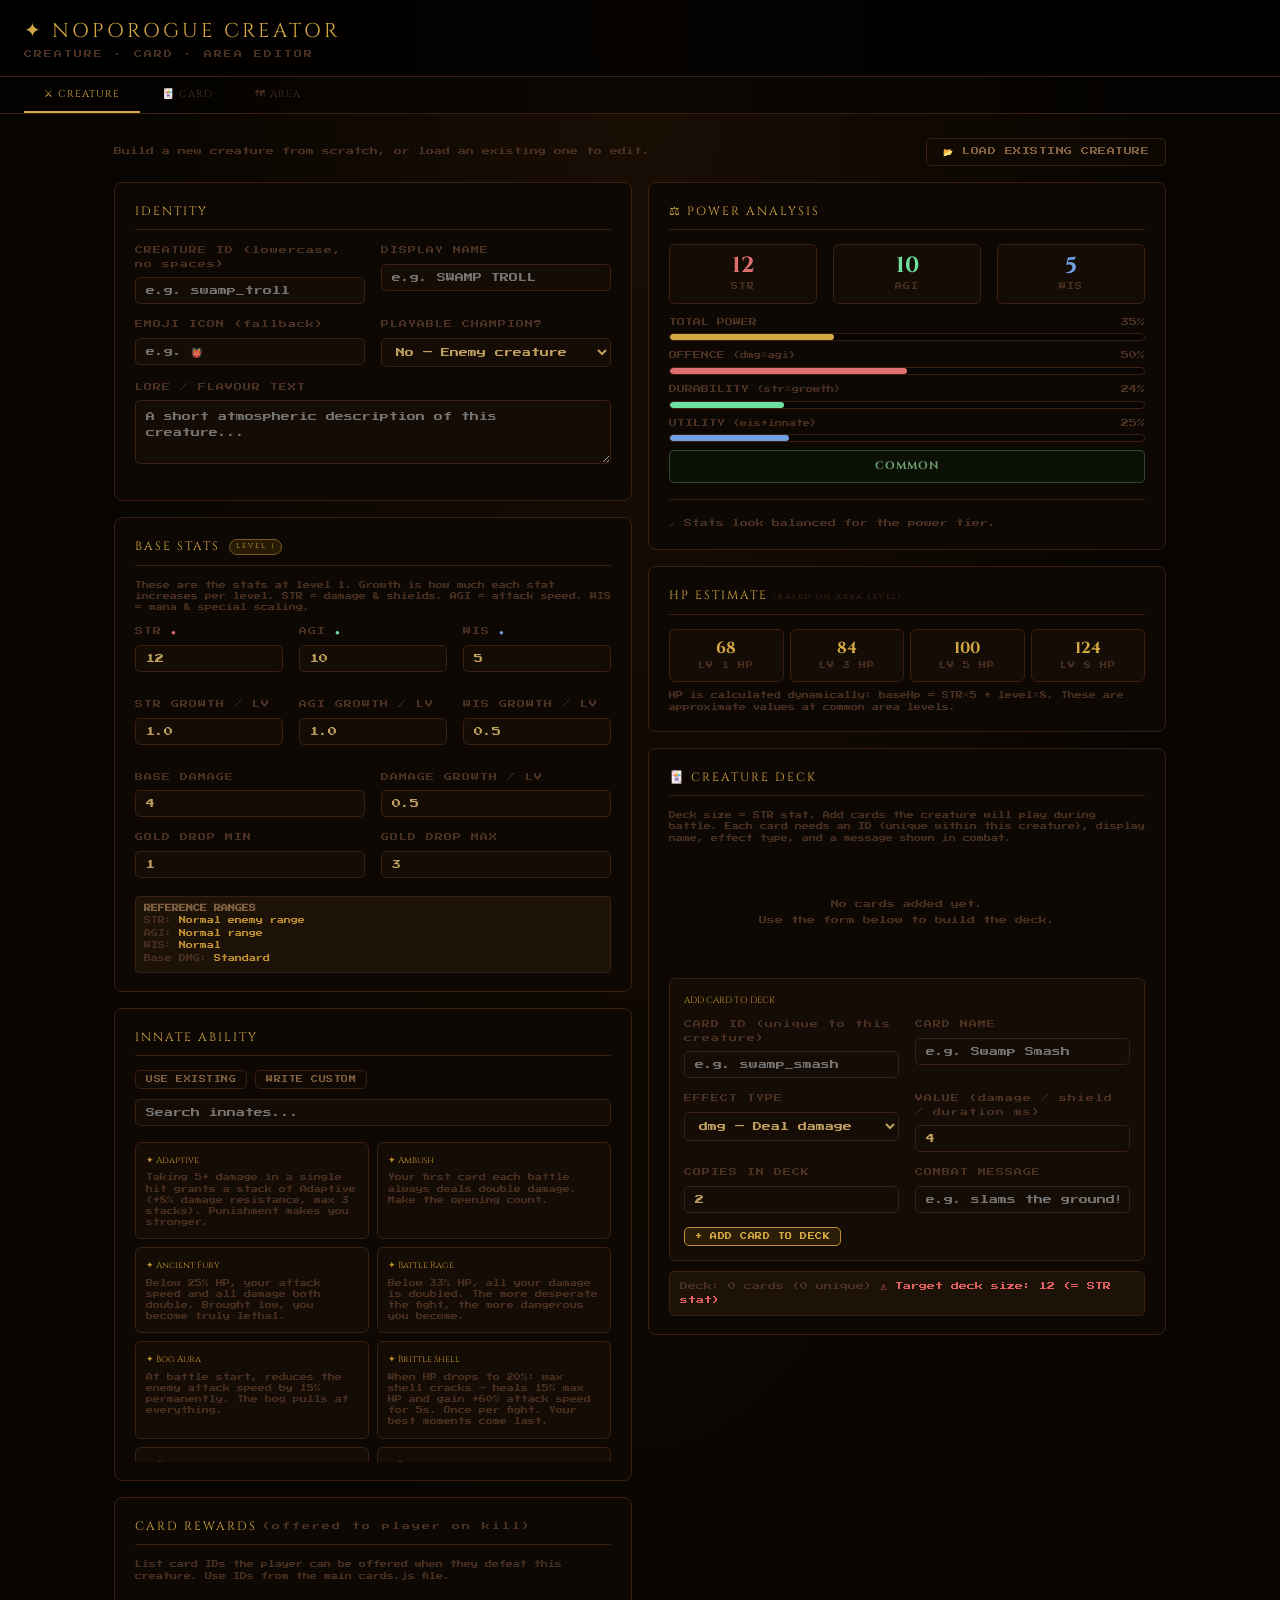
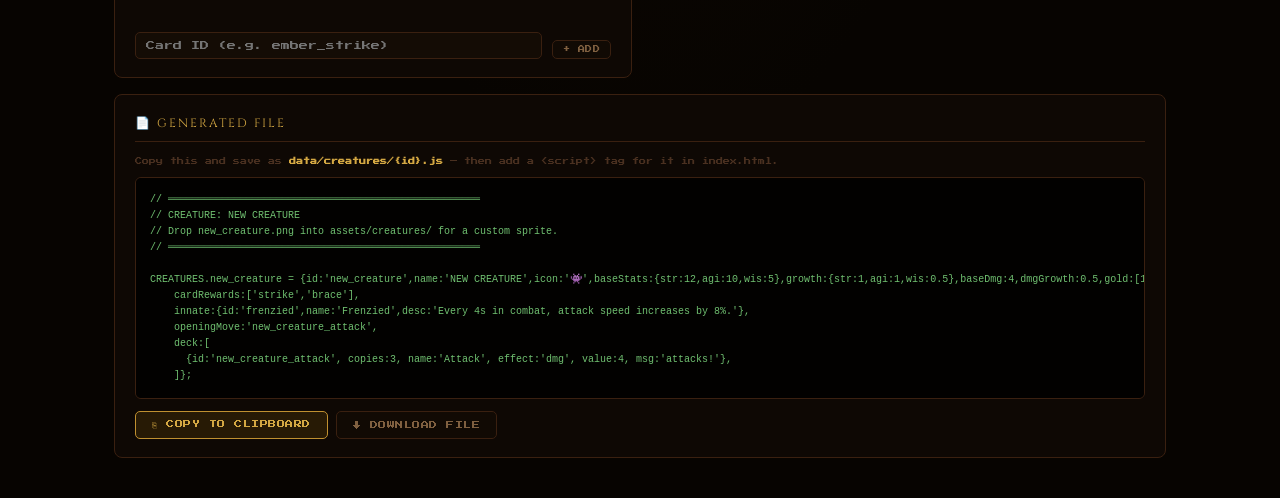
==== creator.html @ da76cdb9 "Add files via upload" ====
<!DOCTYPE html>
<html lang="en">
<head>
<meta charset="UTF-8">
<meta name="viewport" content="width=device-width, initial-scale=1.0">
<title>Noporogue Creator</title>
<link href="https://fonts.googleapis.com/css2?family=Cinzel:wght@400;600;700&family=Press+Start+2P&display=swap" rel="stylesheet">
<style>
:root {
  --bg:        #07040100;
  --bg1:       #0e0804;
  --bg2:       #140c05;
  --bg3:       #1c1208;
  --border:    #3a2010;
  --border2:   #5a3818;
  --gold:      #d4a843;
  --gold2:     #c09030;
  --gold3:     #7a5820;
  --text:      #c0a060;
  --text2:     #806040;
  --text3:     #4a3020;
  --str:       #e07070;
  --agi:       #70e0a0;
  --wis:       #70a0e0;
  --red:       #c03030;
  --green:     #40a040;
  --purple:    #9060c0;
  --radius:    8px;
}
*{box-sizing:border-box;margin:0;padding:0;}
body{background:#07040100;background:radial-gradient(ellipse at top,#1a0e04 0%,#07040100 60%),#070401;min-height:100vh;font-family:'Press Start 2P',monospace;color:var(--text);font-size:10px;line-height:1.7;}

/* ── LAYOUT ── */
.app{display:flex;flex-direction:column;min-height:100vh;}
.header{background:rgba(0,0,0,.8);border-bottom:1px solid var(--border);padding:14px 24px;display:flex;align-items:center;gap:16px;position:sticky;top:0;z-index:100;}
.header-title{font-family:'Cinzel',serif;font-size:20px;color:var(--gold);letter-spacing:3px;}
.header-sub{font-size:8px;color:var(--text3);letter-spacing:2px;}
.tab-bar{display:flex;gap:2px;padding:0 24px;background:rgba(0,0,0,.5);border-bottom:1px solid var(--border);}
.tab{font-family:'Cinzel',serif;font-size:10px;padding:10px 20px;border:none;background:none;color:var(--text3);cursor:pointer;border-bottom:2px solid transparent;transition:all .15s;letter-spacing:1px;}
.tab:hover{color:var(--text);}
.tab.active{color:var(--gold);border-bottom-color:var(--gold);}
.content{flex:1;padding:24px;max-width:1100px;margin:0 auto;width:100%;}

/* ── PANELS ── */
.pane{display:none;}
.pane.active{display:block;}
.panel{background:var(--bg1);border:1px solid var(--border);border-radius:var(--radius);padding:18px 20px;margin-bottom:16px;}
.panel-title{font-family:'Cinzel',serif;font-size:12px;color:var(--gold);letter-spacing:2px;margin-bottom:14px;padding-bottom:8px;border-bottom:1px solid var(--border);}
.two-col{display:grid;grid-template-columns:1fr 1fr;gap:16px;}
.three-col{display:grid;grid-template-columns:1fr 1fr 1fr;gap:16px;}

/* ── FORM ELEMENTS ── */
.field{margin-bottom:14px;}
.field label{display:block;font-size:8px;color:var(--text3);letter-spacing:1px;margin-bottom:6px;}
.field input,.field select,.field textarea{width:100%;background:var(--bg2);border:1px solid var(--border);border-radius:5px;color:var(--text);font-family:'Press Start 2P',monospace;font-size:9px;padding:8px 10px;outline:none;transition:border-color .15s;}
.field input:focus,.field select:focus,.field textarea:focus{border-color:var(--gold2);}
.field textarea{resize:vertical;min-height:64px;line-height:1.7;}
.field select option{background:var(--bg1);}
.field-row{display:flex;gap:10px;align-items:flex-end;}
.field-row .field{flex:1;margin-bottom:0;}
.hint{font-size:7px;color:var(--text3);margin-top:4px;line-height:1.6;}

/* ── STAT DISPLAY ── */
.stat-box{background:var(--bg2);border:1px solid var(--border);border-radius:6px;padding:10px 12px;text-align:center;}
.stat-val{font-family:'Cinzel',serif;font-size:22px;font-weight:700;line-height:1;}
.stat-lbl{font-size:7px;color:var(--text3);margin-top:4px;letter-spacing:1px;}
.stat-val.str{color:var(--str);}
.stat-val.agi{color:var(--agi);}
.stat-val.wis{color:var(--wis);}

/* ── POWER METER ── */
.power-bar-wrap{margin:8px 0;}
.power-bar-lbl{display:flex;justify-content:space-between;font-size:8px;color:var(--text3);margin-bottom:4px;}
.power-bar{height:8px;background:rgba(0,0,0,.5);border-radius:4px;overflow:hidden;border:1px solid var(--border);}
.power-fill{height:100%;border-radius:4px;transition:width .4s ease;}
.tier-label{font-family:'Cinzel',serif;font-size:11px;font-weight:700;text-align:center;padding:6px;border-radius:5px;letter-spacing:1px;margin-top:8px;}

/* ── BUTTONS ── */
.btn{font-family:'Press Start 2P',monospace;font-size:8px;padding:8px 16px;border-radius:5px;cursor:pointer;border:1px solid;transition:all .15s;letter-spacing:.5px;}
.btn-gold{background:rgba(100,70,10,.3);border-color:var(--gold2);color:var(--gold);}
.btn-gold:hover{background:rgba(140,100,15,.4);border-color:var(--gold);}
.btn-dim{background:rgba(20,12,4,.5);border-color:var(--border);color:var(--text2);}
.btn-dim:hover{border-color:var(--border2);color:var(--text);}
.btn-sm{font-size:7px;padding:5px 10px;}
.btn-row{display:flex;gap:8px;flex-wrap:wrap;margin-top:12px;}

/* ── DECK CARDS ── */
.deck-grid{display:grid;grid-template-columns:repeat(auto-fill,minmax(220px,1fr));gap:10px;margin-top:10px;}
.deck-card{background:var(--bg2);border:1px solid var(--border);border-radius:7px;padding:12px;position:relative;}
.deck-card-header{display:flex;justify-content:space-between;align-items:center;margin-bottom:8px;}
.deck-card-name{font-family:'Cinzel',serif;font-size:10px;color:var(--gold);}
.deck-card-copies{font-size:8px;color:var(--text3);}
.deck-card-effect{font-size:8px;color:var(--text2);line-height:1.6;margin-bottom:6px;}
.deck-card-type{display:inline-block;font-size:7px;padding:2px 6px;border-radius:3px;letter-spacing:.5px;}
.deck-card-type.attack{background:rgba(100,20,20,.5);color:#d06060;}
.deck-card-type.defense{background:rgba(20,40,100,.5);color:#6080cc;}
.deck-card-type.buff{background:rgba(20,80,20,.5);color:#60b060;}
.deck-card-type.debuff{background:rgba(80,50,10,.5);color:#c09040;}
.deck-card-type.utility{background:rgba(60,20,100,.5);color:#9060c0;}
.deck-card .remove-btn{position:absolute;top:8px;right:8px;background:none;border:1px solid #3a1010;border-radius:3px;color:#a04040;font-size:10px;cursor:pointer;padding:0 5px;line-height:1.6;}
.deck-card .remove-btn:hover{border-color:#c03030;color:#e05050;}

/* ── INNATE PICKER ── */
.innate-grid{display:grid;grid-template-columns:repeat(auto-fill,minmax(200px,1fr));gap:8px;margin-top:8px;max-height:320px;overflow-y:auto;scrollbar-width:thin;scrollbar-color:var(--border) transparent;}
.innate-opt{background:var(--bg2);border:1px solid var(--border);border-radius:6px;padding:10px;cursor:pointer;transition:all .15s;}
.innate-opt:hover{border-color:var(--border2);}
.innate-opt.selected{border-color:var(--gold2);background:rgba(100,70,10,.15);}
.innate-opt-name{font-family:'Cinzel',serif;font-size:9px;color:var(--gold2);margin-bottom:4px;}
.innate-opt-desc{font-size:7px;color:var(--text3);line-height:1.6;}

/* ── AREA EDITOR ── */
.area-list{display:grid;grid-template-columns:repeat(auto-fill,minmax(280px,1fr));gap:10px;margin-bottom:16px;}
.area-card{background:var(--bg2);border:1px solid var(--border);border-radius:7px;padding:14px;cursor:pointer;transition:all .15s;}
.area-card:hover{border-color:var(--border2);}
.area-card.selected{border-color:var(--gold2);}
.area-card-name{font-family:'Cinzel',serif;font-size:11px;color:var(--gold);margin-bottom:4px;}
.area-card-meta{font-size:7px;color:var(--text3);margin-bottom:8px;}
.area-card-pool{display:flex;flex-wrap:wrap;gap:4px;}
.creature-tag{font-size:7px;background:rgba(60,38,8,.4);border:1px solid var(--border);border-radius:3px;padding:2px 6px;color:var(--text2);}

/* ── OUTPUT ── */
.output-box{background:#020100;border:1px solid var(--border);border-radius:6px;padding:14px;font-family:monospace;font-size:10px;color:#70c070;line-height:1.6;white-space:pre;overflow-x:auto;max-height:400px;overflow-y:auto;}
.copy-banner{display:none;background:rgba(10,60,10,.4);border:1px solid #2a5a2a;border-radius:5px;padding:8px 12px;font-size:9px;color:#60c060;margin-top:8px;text-align:center;}

/* ── RANGE HINTS ── */
.range-hint{font-size:7px;color:var(--text3);background:var(--bg3);border:1px solid var(--border);border-radius:4px;padding:6px 8px;margin-top:4px;line-height:1.8;}
.range-hint span{color:var(--gold2);}

/* ── DIVIDER ── */
.divider{height:1px;background:var(--border);margin:16px 0;}

/* ── SCROLLBAR ── */
::-webkit-scrollbar{width:6px;height:6px;}
::-webkit-scrollbar-track{background:transparent;}
::-webkit-scrollbar-thumb{background:var(--border);border-radius:3px;}

/* ── TOOLTIP ── */

/* ── BADGE ── */
.badge{display:inline-block;font-size:7px;padding:1px 6px;border-radius:10px;vertical-align:middle;margin-left:4px;}
.badge-gold{background:rgba(100,70,10,.3);border:1px solid var(--gold3);color:var(--gold);}

/* ── ROLE SELECTOR ── */
.role-btn{font-family:'Cinzel',serif;font-size:9px;padding:7px 12px;border-radius:5px;background:var(--bg2);border:1px solid var(--border);color:var(--text3);cursor:pointer;transition:all .15s;display:flex;flex-direction:column;gap:3px;min-width:100px;}
.role-btn:hover{border-color:var(--border2);color:var(--text);}
.role-btn.active{border-color:var(--gold2);color:var(--gold);background:rgba(100,70,10,.15);}
.role-btn .role-icon{font-size:16px;}
.role-btn .role-name{font-size:8px;letter-spacing:.5px;}
.role-btn .role-hint{font-size:6px;color:var(--text3);font-family:'Press Start 2P',monospace;line-height:1.5;}
.mblock{background:var(--bg2);border:1px solid var(--border2);border-radius:6px;padding:10px 12px;display:flex;flex-direction:column;gap:6px;position:relative;}
.mblock-header{display:flex;align-items:center;justify-content:space-between;}
.mblock-name{font-family:'Cinzel',serif;font-size:9px;color:var(--gold2);}
.mblock-remove{background:none;border:1px solid #3a1010;border-radius:3px;color:#804040;font-size:10px;cursor:pointer;padding:0 5px;line-height:1.6;transition:all .15s;}
.mblock-remove:hover{border-color:#c03030;color:#e05050;}
.mblock-fields{display:grid;grid-template-columns:repeat(auto-fill,minmax(120px,1fr));gap:6px;}
.mblock-field label{display:block;font-size:7px;color:var(--text3);letter-spacing:.5px;margin-bottom:3px;}
.mblock-field input,.mblock-field select{width:100%;background:var(--bg3);border:1px solid var(--border);border-radius:4px;color:var(--text);font-family:'Press Start 2P',monospace;font-size:8px;padding:5px 7px;outline:none;}
.mblock-field input:focus,.mblock-field select:focus{border-color:var(--gold2);}
.mblock-desc{font-size:7px;color:var(--text3);line-height:1.6;}
/* mechanic picker tiles */
.mpick{background:var(--bg2);border:1px solid var(--border);border-radius:6px;padding:9px 10px;cursor:pointer;transition:all .15s;}
.mpick:hover{border-color:var(--gold2);background:rgba(100,70,10,.1);}
.mpick-name{font-family:'Cinzel',serif;font-size:9px;color:var(--gold2);margin-bottom:3px;}
.mpick-desc{font-size:7px;color:var(--text3);line-height:1.5;}
.mpick-tag{display:inline-block;font-size:6px;padding:1px 5px;border-radius:3px;margin-top:4px;}
.mpick-tag.dmg{background:rgba(100,20,20,.4);color:#d06060;}
.mpick-tag.debuff{background:rgba(80,50,10,.4);color:#c09040;}
.mpick-tag.buff{background:rgba(20,60,20,.4);color:#70b070;}
.mpick-tag.util{background:rgba(40,20,80,.4);color:#9060c0;}
.archetype-btn{font-family:'Press Start 2P',monospace;font-size:7px;padding:4px 9px;border-radius:4px;background:rgba(30,18,4,.6);border:1px solid var(--border);color:var(--text3);cursor:pointer;transition:all .15s;}
.archetype-btn:hover{border-color:var(--gold3);color:var(--text);}
/* copy-banner for card-effects */
.copy-banner{display:none;background:rgba(10,60,10,.4);border:1px solid #2a5a2a;border-radius:5px;padding:8px 12px;font-size:9px;color:#60c060;margin-top:8px;text-align:center;}
.empty-state{text-align:center;padding:40px 20px;color:var(--text3);font-size:8px;line-height:2;}

/* ── BROWSER MODAL ── */
.browser-backdrop{display:none;position:fixed;inset:0;background:rgba(0,0,0,.8);z-index:500;align-items:center;justify-content:center;}
.browser-backdrop.open{display:flex;}
.browser-modal{background:var(--bg1);border:1px solid var(--border2);border-radius:10px;width:min(900px,95vw);max-height:85vh;display:flex;flex-direction:column;overflow:hidden;}
.browser-header{display:flex;align-items:center;justify-content:space-between;padding:14px 18px;border-bottom:1px solid var(--border);flex-shrink:0;}
.browser-title{font-family:'Cinzel',serif;font-size:14px;color:var(--gold);letter-spacing:2px;}
.browser-close{background:none;border:1px solid var(--border);border-radius:4px;color:var(--text2);font-size:14px;cursor:pointer;padding:2px 8px;transition:all .15s;}
.browser-close:hover{border-color:var(--border2);color:var(--text);}
.browser-search{padding:10px 18px;border-bottom:1px solid var(--border);flex-shrink:0;}
.browser-search input{width:100%;background:var(--bg2);border:1px solid var(--border);border-radius:5px;color:var(--text);font-family:'Press Start 2P',monospace;font-size:9px;padding:8px 10px;outline:none;}
.browser-search input:focus{border-color:var(--gold2);}
.browser-grid{flex:1;overflow-y:auto;padding:12px;display:grid;grid-template-columns:repeat(auto-fill,minmax(220px,1fr));gap:8px;scrollbar-width:thin;scrollbar-color:var(--border) transparent;}
.browser-item{background:var(--bg2);border:1px solid var(--border);border-radius:7px;padding:12px;cursor:pointer;transition:all .15s;display:flex;flex-direction:column;gap:4px;}
.browser-item:hover{border-color:var(--gold2);background:rgba(100,70,10,.1);}
.browser-item-icon{font-size:22px;margin-bottom:2px;}
.browser-item-name{font-family:'Cinzel',serif;font-size:10px;color:var(--gold);}
.browser-item-sub{font-size:7px;color:var(--text3);line-height:1.6;}
.browser-item-tags{display:flex;flex-wrap:wrap;gap:3px;margin-top:4px;}
.browser-tag{font-size:6px;padding:1px 5px;border-radius:3px;background:rgba(60,38,8,.4);border:1px solid var(--border);color:var(--text3);}
.browser-tag.playable{background:rgba(10,50,10,.4);border-color:#2a5a2a;color:#60b060;}
.browser-tag.champion{background:rgba(50,10,50,.4);border-color:#5a2a5a;color:#c060c0;}
</style>
</head>

<!-- ── Stubs so game data files load without errors ── -->
<script>
// Minimal stubs — the data files only need these globals to exist
var CREATURES = {};
var PERSIST = {};
// Silence anything cards.js might call that doesn't exist here
function creatureDeckSize(){}
</script>

<!-- ── Load game data files directly — always up to date ── -->
<script src="data/cards.js"></script>
<script src="data/card_effects.js"></script>
<script src="data/champions.js"></script>
<script src="data/areas.js"></script>
<!-- Creature files (root level) -->
<script src="data/creatures/abysscrawler.js"></script><script src="data/creatures/amalgam.js"></script>
<script src="data/creatures/ashbat.js"></script><script src="data/creatures/bandit.js"></script>
<script src="data/creatures/cavegrub.js"></script><script src="data/creatures/corruptionbloom.js"></script>
<script src="data/creatures/cursedurn.js"></script><script src="data/creatures/dragon.js"></script>
<script src="data/creatures/drownedsailor.js"></script><script src="data/creatures/druid.js"></script>
<script src="data/creatures/dunecrawler.js"></script><script src="data/creatures/embergolem.js"></script>
<script src="data/creatures/flamesprite.js"></script><script src="data/creatures/foghast.js"></script>
<script src="data/creatures/goblin.js"></script><script src="data/creatures/golem.js"></script>
<script src="data/creatures/grub.js"></script><script src="data/creatures/harbourmaster.js"></script>
<script src="data/creatures/harpy.js"></script><script src="data/creatures/inksquall.js"></script>
<script src="data/creatures/ironsentinel.js"></script><script src="data/creatures/knight.js"></script>
<script src="data/creatures/lavacrawler.js"></script><script src="data/creatures/lich.js"></script>
<script src="data/creatures/lurker.js"></script><script src="data/creatures/maskedowl.js"></script>
<script src="data/creatures/mineghoul.js"></script><script src="data/creatures/mistraven.js"></script>
<script src="data/creatures/moonsquirrel.js"></script><script src="data/creatures/mudcrab.js"></script>
<script src="data/creatures/mycelid.js"></script><script src="data/creatures/nightentling.js"></script>
<script src="data/creatures/orbweaver.js"></script><script src="data/creatures/orc.js"></script>
<script src="data/creatures/paladin.js"></script><script src="data/creatures/plague.js"></script>
<script src="data/creatures/rat.js"></script><script src="data/creatures/roach.js"></script>
<script src="data/creatures/sharknight.js"></script><script src="data/creatures/siren.js"></script>
<script src="data/creatures/skeleton.js"></script><script src="data/creatures/snake.js"></script>
<script src="data/creatures/sporepuff.js"></script><script src="data/creatures/temple_guardian.js"></script>
<script src="data/creatures/thief.js"></script><script src="data/creatures/tidecrab.js"></script>
<script src="data/creatures/toadking.js"></script><script src="data/creatures/troll.js"></script>
<script src="data/creatures/tunnelant.js"></script><script src="data/creatures/vaultspectre.js"></script>
<script src="data/creatures/venomstalker.js"></script><script src="data/creatures/watcher.js"></script>
<script src="data/creatures/waxeffigy.js"></script><script src="data/creatures/waxhound.js"></script>
<script src="data/creatures/waxoasis.js"></script><script src="data/creatures/waxsoldier.js"></script>
<script src="data/creatures/wisp.js"></script><script src="data/creatures/witch.js"></script>
<script src="data/creatures/wretch.js"></script><script src="data/creatures/wyrm.js"></script>
<body>
<div class="app">

<!-- HEADER -->
<div class="header">
  <div>
    <div class="header-title">✦ NOPOROGUE CREATOR</div>
    <div class="header-sub">CREATURE · CARD · AREA EDITOR</div>
  </div>
</div>

<!-- TABS -->
<div class="tab-bar">
  <button class="tab active" onclick="switchTab('creature',this)">⚔ CREATURE</button>
  <button class="tab" onclick="switchTab('card',this)">🃏 CARD</button>
  <button class="tab" onclick="switchTab('area',this)">🗺 AREA</button>
</div>

<div class="content">

<!-- ══════════════════════════════════════════════
     CREATURE CREATOR
══════════════════════════════════════════════ -->
<div id="pane-creature" class="pane active">

  <div style="display:flex;justify-content:space-between;align-items:center;margin-bottom:16px;">
    <div style="font-size:8px;color:var(--text3);">Build a new creature from scratch, or load an existing one to edit.</div>
    <button class="btn btn-dim" onclick="openBrowser('creature')">📂 LOAD EXISTING CREATURE</button>
  </div>

  <div class="two-col">
    <!-- LEFT: INPUTS -->
    <div>

      <!-- Identity -->
      <div class="panel">
        <div class="panel-title">IDENTITY</div>
        <div class="two-col">
          <div class="field">
            <label>CREATURE ID <span style="color:var(--text3)">(lowercase, no spaces)</span></label>
            <input type="text" id="c-id" placeholder="e.g. swamp_troll" oninput="updatePreview()">
          </div>
          <div class="field">
            <label>DISPLAY NAME</label>
            <input type="text" id="c-name" placeholder="e.g. SWAMP TROLL" oninput="updatePreview()">
          </div>
        </div>
        <div class="two-col">
          <div class="field">
            <label>EMOJI ICON <span style="color:var(--text3)">(fallback)</span></label>
            <input type="text" id="c-icon" placeholder="e.g. 👹" maxlength="4" oninput="updatePreview()">
          </div>
          <div class="field">
            <label>PLAYABLE CHAMPION?</label>
            <select id="c-playable" onchange="updatePreview()">
              <option value="">No — Enemy creature</option>
              <option value="playable">Yes — Unlockable champion</option>
            </select>
          </div>
        </div>
        <div class="field">
          <label>LORE / FLAVOUR TEXT</label>
          <textarea id="c-lore" placeholder="A short atmospheric description of this creature..." oninput="updatePreview()"></textarea>
        </div>
      </div>

      <!-- Stats -->
      <div class="panel">
        <div class="panel-title">BASE STATS <span class="badge badge-gold">LEVEL 1</span></div>
        <div class="hint" style="margin-bottom:12px;">These are the stats at level 1. Growth is how much each stat increases per level. STR = damage & shields. AGI = attack speed. WIS = mana & special scaling.</div>

        <div class="three-col" style="margin-bottom:12px;">
          <div class="field">
            <label>STR <span style="color:var(--str)">●</span></label>
            <input type="number" id="c-str" value="12" min="1" max="100" oninput="updatePreview()">
          </div>
          <div class="field">
            <label>AGI <span style="color:var(--agi)">●</span></label>
            <input type="number" id="c-agi" value="10" min="1" max="100" oninput="updatePreview()">
          </div>
          <div class="field">
            <label>WIS <span style="color:var(--wis)">●</span></label>
            <input type="number" id="c-wis" value="5" min="1" max="100" oninput="updatePreview()">
          </div>
        </div>

        <div class="three-col" style="margin-bottom:12px;">
          <div class="field">
            <label>STR GROWTH / LV</label>
            <input type="number" id="c-gstr" value="1.0" min="0" max="10" step="0.1" oninput="updatePreview()">
          </div>
          <div class="field">
            <label>AGI GROWTH / LV</label>
            <input type="number" id="c-gagi" value="1.0" min="0" max="10" step="0.1" oninput="updatePreview()">
          </div>
          <div class="field">
            <label>WIS GROWTH / LV</label>
            <input type="number" id="c-gwis" value="0.5" min="0" max="10" step="0.1" oninput="updatePreview()">
          </div>
        </div>

        <div class="two-col">
          <div class="field">
            <label>BASE DAMAGE</label>
            <input type="number" id="c-dmg" value="4" min="1" max="50" oninput="updatePreview()">
          </div>
          <div class="field">
            <label>DAMAGE GROWTH / LV</label>
            <input type="number" id="c-dmgg" value="0.5" min="0" max="5" step="0.1" oninput="updatePreview()">
          </div>
        </div>

        <div class="two-col">
          <div class="field">
            <label>GOLD DROP MIN</label>
            <input type="number" id="c-gmin" value="1" min="0" max="100" oninput="updatePreview()">
          </div>
          <div class="field">
            <label>GOLD DROP MAX</label>
            <input type="number" id="c-gmax" value="3" min="0" max="100" oninput="updatePreview()">
          </div>
        </div>

        <div class="range-hint" id="stat-hints">
          Filling in stats will show balance guidance here.
        </div>
      </div>

      <!-- Innate -->
      <div class="panel">
        <div class="panel-title">INNATE ABILITY</div>
        <div style="display:flex;gap:8px;margin-bottom:10px;">
          <button class="btn btn-dim btn-sm" onclick="setInnateMode('existing')">USE EXISTING</button>
          <button class="btn btn-dim btn-sm" onclick="setInnateMode('custom')">WRITE CUSTOM</button>
        </div>
        <div id="innate-existing">
          <input type="text" id="innate-search" placeholder="Search innates..." oninput="filterInnates()" style="width:100%;background:var(--bg2);border:1px solid var(--border);border-radius:5px;color:var(--text);font-family:'Press Start 2P',monospace;font-size:9px;padding:8px 10px;outline:none;margin-bottom:8px;">
          <div class="innate-grid" id="innate-grid"></div>
        </div>
        <div id="innate-custom" style="display:none;">
          <div class="field">
            <label>INNATE ID <span style="color:var(--text3)">(lowercase_underscore)</span></label>
            <input type="text" id="c-innate-id" placeholder="e.g. stone_form" oninput="updatePreview()">
          </div>
          <div class="field">
            <label>INNATE NAME</label>
            <input type="text" id="c-innate-name" placeholder="e.g. Stone Form" oninput="updatePreview()">
          </div>
          <div class="field">
            <label>INNATE DESCRIPTION</label>
            <textarea id="c-innate-desc" placeholder="Describe what the innate does in plain language..." oninput="updatePreview()"></textarea>
          </div>
        </div>
        <div id="innate-selected-display" style="display:none;margin-top:8px;background:rgba(100,70,10,.1);border:1px solid var(--gold3);border-radius:6px;padding:10px;">
          <div id="innate-selected-name" style="font-family:'Cinzel',serif;font-size:10px;color:var(--gold);margin-bottom:4px;"></div>
          <div id="innate-selected-desc" style="font-size:8px;color:var(--text2);line-height:1.6;"></div>
        </div>
      </div>

      <!-- Card Rewards -->
      <div class="panel">
        <div class="panel-title">CARD REWARDS <span style="font-size:8px;color:var(--text3);font-family:'Press Start 2P'">(offered to player on kill)</span></div>
        <div class="hint" style="margin-bottom:10px;">List card IDs the player can be offered when they defeat this creature. Use IDs from the main cards.js file.</div>
        <div id="reward-list" style="display:flex;flex-wrap:wrap;gap:6px;min-height:32px;margin-bottom:8px;"></div>
        <div class="field-row">
          <div class="field">
            <input type="text" id="reward-input" placeholder="Card ID (e.g. ember_strike)" onkeydown="if(event.key==='Enter')addReward()">
          </div>
          <button class="btn btn-dim btn-sm" onclick="addReward()">+ ADD</button>
        </div>
      </div>

    </div>

    <!-- RIGHT: PREVIEW + POWER + DECK -->
    <div>

      <!-- Power Analysis -->
      <div class="panel">
        <div class="panel-title">⚖ POWER ANALYSIS</div>
        <div class="three-col" style="margin-bottom:12px;">
          <div class="stat-box"><div class="stat-val str" id="pa-str">12</div><div class="stat-lbl">STR</div></div>
          <div class="stat-box"><div class="stat-val agi" id="pa-agi">10</div><div class="stat-lbl">AGI</div></div>
          <div class="stat-box"><div class="stat-val wis" id="pa-wis">5</div><div class="stat-lbl">WIS</div></div>
        </div>

        <div class="power-bar-wrap">
          <div class="power-bar-lbl"><span>TOTAL POWER</span><span id="pa-power-val">—</span></div>
          <div class="power-bar"><div class="power-fill" id="pa-power-bar" style="width:0%;background:var(--gold2);"></div></div>
        </div>
        <div class="power-bar-wrap">
          <div class="power-bar-lbl"><span>OFFENCE <span style="font-size:7px;color:var(--text3)">(dmg×agi)</span></span><span id="pa-off-val">—</span></div>
          <div class="power-bar"><div class="power-fill" id="pa-off-bar" style="width:0%;background:var(--str);"></div></div>
        </div>
        <div class="power-bar-wrap">
          <div class="power-bar-lbl"><span>DURABILITY <span style="font-size:7px;color:var(--text3)">(str×growth)</span></span><span id="pa-def-val">—</span></div>
          <div class="power-bar"><div class="power-fill" id="pa-def-bar" style="width:0%;background:var(--agi);"></div></div>
        </div>
        <div class="power-bar-wrap">
          <div class="power-bar-lbl"><span>UTILITY <span style="font-size:7px;color:var(--text3)">(wis+innate)</span></span><span id="pa-util-val">—</span></div>
          <div class="power-bar"><div class="power-fill" id="pa-util-bar" style="width:0%;background:var(--wis);"></div></div>
        </div>
        <div class="tier-label" id="pa-tier">Fill in stats to see tier</div>

        <div class="divider"></div>
        <div style="font-size:8px;color:var(--text3);line-height:1.9;" id="pa-recommend">
          Suggestions will appear based on your stats.
        </div>
      </div>

      <!-- HP Estimate -->
      <div class="panel">
        <div class="panel-title">HP ESTIMATE <span style="font-size:8px;color:var(--text3)">(based on area level)</span></div>
        <div style="display:grid;grid-template-columns:repeat(4,1fr);gap:6px;" id="hp-grid">
          <!-- filled by JS -->
        </div>
        <div class="hint" style="margin-top:8px;">HP is calculated dynamically: baseHp = STR×5 + level×8. These are approximate values at common area levels.</div>
      </div>

      <!-- Deck Builder -->
      <div class="panel">
        <div class="panel-title">🃏 CREATURE DECK</div>
        <div class="hint" style="margin-bottom:12px;">Deck size = STR stat. Add cards the creature will play during battle. Each card needs an ID (unique within this creature), display name, effect type, and a message shown in combat.</div>

        <div id="deck-cards"></div>

        <div style="background:var(--bg2);border:1px solid var(--border);border-radius:6px;padding:14px;margin-top:10px;">
          <div style="font-family:'Cinzel',serif;font-size:9px;color:var(--gold2);margin-bottom:10px;">ADD CARD TO DECK</div>
          <div class="two-col">
            <div class="field">
              <label>CARD ID <span style="color:var(--text3)">(unique to this creature)</span></label>
              <input type="text" id="new-card-id" placeholder="e.g. swamp_smash">
            </div>
            <div class="field">
              <label>CARD NAME</label>
              <input type="text" id="new-card-name" placeholder="e.g. Swamp Smash">
            </div>
          </div>
          <div class="two-col">
            <div class="field">
              <label>EFFECT TYPE</label>
              <select id="new-card-effect">
                <option value="dmg">dmg — Deal damage</option>
                <option value="self_shell">self_shell — Apply shield</option>
                <option value="self_buff">self_buff — Apply buff/haste</option>
                <option value="dot">dot — Apply damage over time</option>
                <option value="dmg_and_dot">dmg_and_dot — Damage + DoT</option>
                <option value="stun">stun — Stun player</option>
                <option value="drain_mana">drain_mana — Drain player mana</option>
                <option value="haste">haste — Increase attack speed</option>
                <option value="self_heal">self_heal — Heal self</option>
                <option value="self_dodge">self_dodge — Gain dodge</option>
                <option value="dmg_multi">dmg_multi — Multi-hit damage</option>
              </select>
            </div>
            <div class="field">
              <label>VALUE <span style="color:var(--text3)">(damage / shield / duration ms)</span></label>
              <input type="number" id="new-card-value" value="4" min="1" max="999">
            </div>
          </div>
          <div class="two-col">
            <div class="field">
              <label>COPIES IN DECK</label>
              <input type="number" id="new-card-copies" value="2" min="1" max="10">
            </div>
            <div class="field">
              <label>COMBAT MESSAGE</label>
              <input type="text" id="new-card-msg" placeholder="e.g. slams the ground!">
            </div>
          </div>
          <button class="btn btn-gold btn-sm" onclick="addDeckCard()">+ ADD CARD TO DECK</button>
        </div>

        <div style="margin-top:10px;background:var(--bg3);border:1px solid var(--border);border-radius:5px;padding:8px 10px;font-size:8px;color:var(--text3);">
          <span id="deck-size-lbl">Deck: 0 cards</span>
          <span id="deck-size-warn" style="color:#e06060;display:none;"> ⚠ Target deck size: <span id="deck-target">0</span> (= STR stat)</span>
        </div>
      </div>

    </div>
  </div>

  <!-- OUTPUT -->
  <div class="panel">
    <div class="panel-title">📄 GENERATED FILE</div>
    <div class="hint" style="margin-bottom:10px;">Copy this and save as <strong style="color:var(--gold)">data/creatures/{id}.js</strong> — then add a &lt;script&gt; tag for it in index.html.</div>
    <div class="output-box" id="creature-output">// Fill in the fields above to generate your creature file.</div>
    <div class="btn-row">
      <button class="btn btn-gold" onclick="copyOutput('creature-output')">⎘ COPY TO CLIPBOARD</button>
      <button class="btn btn-dim" onclick="downloadOutput('creature-output','creature')">↓ DOWNLOAD FILE</button>
    </div>
    <div class="copy-banner" id="copy-banner-creature">✓ Copied to clipboard!</div>
  </div>

</div><!-- /pane-creature -->


<!-- ══════════════════════════════════════════════
     CARD CREATOR
══════════════════════════════════════════════ -->
<div id="pane-card" class="pane">

  <div style="display:flex;justify-content:space-between;align-items:center;margin-bottom:16px;">
    <div style="font-size:8px;color:var(--text3);">Build cards from existing mechanics — generates both files automatically.</div>
    <button class="btn btn-dim" onclick="openBrowser('card')">📂 LOAD EXISTING CARD</button>
  </div>

  <!-- ROLE SELECTOR -->
  <div class="panel" style="margin-bottom:16px;">
    <div class="panel-title">① CARD ROLE <span style="font-size:7px;color:var(--text3);font-family:'Press Start 2P'">— what is this card for?</span></div>
    <div id="role-btns" style="display:flex;flex-wrap:wrap;gap:8px;margin-bottom:10px;"></div>
    <div id="role-desc" style="font-size:8px;color:var(--text3);line-height:1.8;min-height:18px;"></div>
  </div>

  <div class="two-col">
    <!-- LEFT: identity + mechanic composer -->
    <div>

      <div class="panel">
        <div class="panel-title">② CARD IDENTITY</div>
        <div class="two-col">
          <div class="field">
            <label>CARD ID <span style="color:var(--text3)">(lowercase, underscores)</span></label>
            <input type="text" id="card-id" placeholder="e.g. void_shard" oninput="rebuildCard()">
          </div>
          <div class="field">
            <label>DISPLAY NAME</label>
            <input type="text" id="card-name" placeholder="e.g. Void Shard" oninput="rebuildCard()">
          </div>
        </div>
        <div class="two-col">
          <div class="field">
            <label>ICON EMOJI</label>
            <input type="text" id="card-icon" placeholder="🔥" maxlength="4" oninput="rebuildCard()">
          </div>
          <div class="field">
            <label>CARD TYPE <span style="color:var(--text3)">(auto-suggested)</span></label>
            <select id="card-type" onchange="rebuildCard()">
              <option value="attack">attack</option>
              <option value="defense">defense</option>
              <option value="buff">buff</option>
              <option value="debuff">debuff</option>
              <option value="utility">utility</option>
            </select>
          </div>
        </div>
        <div class="two-col">
          <div class="field">
            <label>STAT BADGE</label>
            <select id="card-stat" onchange="rebuildCard()">
              <option value="null">None</option>
              <option value="'str'">STR</option>
              <option value="'agi'">AGI</option>
              <option value="'wis'">WIS</option>
            </select>
          </div>
          <div class="field">
            <label>CHAMPION EXCLUSIVE</label>
            <select id="card-champ" onchange="rebuildCard()">
              <option value="null">No — Generic</option>
            </select>
          </div>
        </div>
        <div class="two-col">
          <div class="field">
            <label>UNIQUE <span style="color:var(--text3)">(1 copy max)</span></label>
            <select id="card-unique" onchange="rebuildCard()">
              <option value="false">No</option>
              <option value="true">Yes</option>
            </select>
          </div>
          <div class="field">
            <label>MANA COST</label>
            <input type="number" id="card-mana" value="0" min="0" max="200" oninput="rebuildCard()">
          </div>
        </div>
      </div>

      <!-- MAIN MECHANIC COMPOSER -->
      <div class="panel">
        <div class="panel-title">③ PLAYED EFFECT <span style="font-size:8px;color:var(--text3);font-family:'Press Start 2P'">— what happens when played</span></div>

        <!-- Role-driven archetypes -->
        <div style="margin-bottom:12px;">
          <div style="font-size:7px;color:var(--text3);letter-spacing:1px;margin-bottom:6px;">STARTING POINTS for this role:</div>
          <div style="display:flex;flex-wrap:wrap;gap:5px;" id="archetype-btns"></div>
        </div>

        <div class="divider"></div>

        <!-- Active blocks -->
        <div id="mechanic-blocks" style="min-height:40px;margin:10px 0;display:flex;flex-direction:column;gap:6px;">
          <div style="font-size:8px;color:var(--text3);text-align:center;padding:12px;">Select a role above, pick a starting point, or add mechanics from the picker.</div>
        </div>

        <!-- Mechanic picker -->
        <div style="background:var(--bg2);border:1px solid var(--border);border-radius:6px;padding:12px;">
          <div style="font-size:8px;color:var(--text3);margin-bottom:8px;letter-spacing:1px;">ADD A MECHANIC:</div>
          <div style="display:flex;gap:6px;flex-wrap:wrap;margin-bottom:10px;">
            <button class="btn btn-dim btn-sm" onclick="filterMechanics('all')"        id="mf-all"         style="border-color:var(--gold2);color:var(--gold);">ALL</button>
            <button class="btn btn-dim btn-sm" onclick="filterMechanics('damage')"     id="mf-damage">DAMAGE</button>
            <button class="btn btn-dim btn-sm" onclick="filterMechanics('conditional')"id="mf-conditional">CONDITIONAL</button>
            <button class="btn btn-dim btn-sm" onclick="filterMechanics('debuff')"     id="mf-debuff">DEBUFFS</button>
            <button class="btn btn-dim btn-sm" onclick="filterMechanics('buff')"       id="mf-buff">BUFFS</button>
            <button class="btn btn-dim btn-sm" onclick="filterMechanics('utility')"    id="mf-utility">UTILITY</button>
            <button class="btn btn-dim btn-sm" onclick="filterMechanics('escalation')" id="mf-escalation">ESCALATION</button>
          </div>
          <div id="mechanic-picker" style="display:grid;grid-template-columns:repeat(auto-fill,minmax(195px,1fr));gap:6px;max-height:280px;overflow-y:auto;scrollbar-width:thin;scrollbar-color:var(--border) transparent;"></div>
        </div>
      </div>

      <!-- ECHO SECTION -->
      <div class="panel" id="echo-panel">
        <div class="panel-title" style="display:flex;align-items:center;justify-content:space-between;">
          <span>④ [ECHO] EFFECT <span style="font-size:7px;color:var(--text3);font-family:'Press Start 2P'">— fires when discarded</span></span>
          <label style="display:flex;align-items:center;gap:8px;cursor:pointer;font-size:8px;color:var(--text3);">
            <input type="checkbox" id="echo-toggle" onchange="toggleEcho()" style="cursor:pointer;">
            ENABLE ECHO
          </label>
        </div>
        <div id="echo-body" style="display:none;margin-top:12px;">
          <div class="hint" style="margin-bottom:10px;">When this card is discarded by <em>any</em> effect (Starfall, hand overflow, another card's discard effect), the Echo effect triggers automatically. Set values lower than the played effect — Echo is always weaker.</div>

          <!-- Echo active blocks -->
          <div id="echo-blocks" style="min-height:30px;margin:8px 0;display:flex;flex-direction:column;gap:6px;">
            <div style="font-size:8px;color:var(--text3);text-align:center;padding:10px;">No echo mechanics yet. Add from picker below.</div>
          </div>

          <!-- Echo picker -->
          <div style="background:var(--bg2);border:1px solid var(--border);border-radius:6px;padding:10px;">
            <div style="font-size:7px;color:var(--text3);margin-bottom:8px;">ADD ECHO MECHANIC:</div>
            <div style="display:flex;gap:6px;flex-wrap:wrap;margin-bottom:8px;">
              <button class="btn btn-dim btn-sm" onclick="filterEchoMechanics('all')"    id="emf-all"    style="border-color:var(--gold2);color:var(--gold);">ALL</button>
              <button class="btn btn-dim btn-sm" onclick="filterEchoMechanics('damage')" id="emf-damage">DAMAGE</button>
              <button class="btn btn-dim btn-sm" onclick="filterEchoMechanics('debuff')" id="emf-debuff">DEBUFFS</button>
              <button class="btn btn-dim btn-sm" onclick="filterEchoMechanics('buff')"   id="emf-buff">BUFFS</button>
            </div>
            <div id="echo-picker" style="display:grid;grid-template-columns:repeat(auto-fill,minmax(195px,1fr));gap:6px;max-height:200px;overflow-y:auto;scrollbar-width:thin;scrollbar-color:var(--border) transparent;"></div>
          </div>
        </div>
      </div>

    </div>

    <!-- RIGHT: live preview + output -->
    <div>

      <div class="panel">
        <div class="panel-title">CARD PREVIEW</div>
        <div style="display:flex;justify-content:center;padding:12px 0 8px;">
          <div id="card-preview-wrap" style="width:158px;height:220px;background:linear-gradient(170deg,#251508,#140b02);border:1px solid #6a3f18;border-radius:9px;display:flex;flex-direction:column;font-family:'Press Start 2P',monospace;overflow:hidden;flex-shrink:0;">
            <div id="prev-title" style="font-family:'Cinzel',serif;font-size:8px;color:#d4a843;text-align:center;padding:5px 4px;border-bottom:1px solid #3a1e08;min-height:28px;display:flex;align-items:center;justify-content:center;">Card Name</div>
            <div style="height:58px;display:flex;align-items:center;justify-content:center;font-size:32px;background:rgba(0,0,0,.25);border-bottom:1px solid #2a1506;" id="prev-icon">🃏</div>
            <div id="prev-effect" style="font-size:7px;color:#c0a060;text-align:left;padding:6px 7px;line-height:1.9;flex:1;overflow:hidden;">Select a role to begin.</div>
            <div id="prev-type-bar" style="font-family:'Cinzel',serif;font-size:6px;text-align:center;padding:4px 3px;border-radius:0 0 8px 8px;letter-spacing:.3px;background:rgba(100,20,20,.5);color:#d06060;">ATTACK</div>
          </div>
        </div>
      </div>

      <div class="panel">
        <div class="panel-title">EFFECT DESCRIPTION</div>
        <div style="margin-bottom:8px;">
          <div style="font-size:7px;color:var(--text3);margin-bottom:4px;">CARD FACE TEXT <span style="color:var(--text3)">(auto-generated — edit freely)</span></div>
          <textarea id="card-effect-1" rows="3" style="width:100%;background:var(--bg2);border:1px solid var(--border);border-radius:5px;color:var(--text);font-family:'Press Start 2P',monospace;font-size:8px;padding:8px;resize:none;outline:none;" oninput="rebuildCard()"></textarea>
        </div>
        <div>
          <div style="font-size:7px;color:var(--text3);margin-bottom:4px;">TOOLTIP / KEYWORD TEXT</div>
          <textarea id="card-effect-2" rows="2" style="width:100%;background:var(--bg2);border:1px solid var(--border);border-radius:5px;color:var(--text);font-family:'Press Start 2P',monospace;font-size:8px;padding:8px;resize:none;outline:none;" oninput="rebuildCard()"></textarea>
        </div>
      </div>

      <div class="panel">
        <div class="panel-title">BALANCE NOTES</div>
        <div id="card-balance-notes" style="font-size:8px;color:var(--text3);line-height:1.9;">Select a role to begin.</div>
      </div>

      <div class="panel">
        <div class="panel-title">SYNERGIES</div>
        <div id="card-synergies" style="font-size:8px;color:var(--text3);line-height:1.9;">Build a card to see which existing cards combo with it.</div>
      </div>

    </div>
  </div>

  <!-- DUAL OUTPUT -->
  <div class="two-col">
    <div class="panel">
      <div class="panel-title">📄 data/cards.js ENTRY</div>
      <div class="hint" style="margin-bottom:8px;">Add inside the <strong style="color:var(--gold)">CARDS</strong> object. The <code style="color:var(--gold2)">effects[]</code> array drives runtime behaviour.</div>
      <div class="output-box" id="card-output">// Build a card above.</div>
      <div class="btn-row"><button class="btn btn-gold" onclick="copyOutput('card-output')">⎘ COPY</button></div>
      <div class="copy-banner" id="copy-banner-card">✓ Copied!</div>
    </div>
    <div class="panel">
      <div class="panel-title">📄 data/card_effects.js</div>
      <div class="hint" style="margin-bottom:8px;">Data-driven cards need <strong style="color:var(--gold2)">no edit here</strong>. <span id="custom-code-note" style="color:#c09030;"></span></div>
      <div class="output-box" id="card-effects-output">// Build a card above.</div>
      <div class="btn-row"><button class="btn btn-gold" onclick="copyOutput('card-effects-output')">⎘ COPY</button></div>
      <div class="copy-banner" id="copy-banner-card-effects">✓ Copied!</div>
    </div>
  </div>

</div><!-- /pane-card -->


<!-- ══════════════════════════════════════════════
     AREA EDITOR
══════════════════════════════════════════════ -->
<div id="pane-area" class="pane">

  <div style="display:flex;justify-content:space-between;align-items:center;margin-bottom:16px;">
    <div style="font-size:8px;color:var(--text3);">Design a new area, or load an existing one to view and edit.</div>
    <button class="btn btn-dim" onclick="openBrowser('area')">📂 LOAD EXISTING AREA</button>
  </div>

  <div class="two-col">
    <div>
      <div class="panel">
        <div class="panel-title">AREA IDENTITY</div>
        <div class="two-col">
          <div class="field">
            <label>AREA ID</label>
            <input type="text" id="a-id" placeholder="e.g. dark_caverns" oninput="updateAreaPreview()">
          </div>
          <div class="field">
            <label>DISPLAY NAME</label>
            <input type="text" id="a-name" placeholder="e.g. The Dark Caverns" oninput="updateAreaPreview()">
          </div>
        </div>
        <div class="two-col">
          <div class="field">
            <label>ICON EMOJI</label>
            <input type="text" id="a-icon" placeholder="🌑" maxlength="4" oninput="updateAreaPreview()">
          </div>
          <div class="field">
            <label>BACKGROUND COLOUR <span style="color:var(--text3)">(hex)</span></label>
            <input type="text" id="a-bg" placeholder="#080810" oninput="updateAreaPreview()">
          </div>
        </div>
        <div class="two-col">
          <div class="field">
            <label>MIN LEVEL</label>
            <input type="number" id="a-lmin" value="1" min="1" max="20" oninput="updateAreaPreview()">
          </div>
          <div class="field">
            <label>MAX LEVEL</label>
            <input type="number" id="a-lmax" value="3" min="1" max="20" oninput="updateAreaPreview()">
          </div>
        </div>
        <div class="field">
          <label>THEME / ATMOSPHERE</label>
          <input type="text" id="a-theme" placeholder="e.g. ancient caverns thick with shadow and old magic" oninput="updateAreaPreview()">
        </div>
        <div class="field">
          <label>BOSS AREA?</label>
          <select id="a-boss" onchange="updateAreaPreview()">
            <option value="">No — Standard area</option>
            <option value="true">Yes — Boss Encounter</option>
          </select>
        </div>
      </div>

      <div class="panel">
        <div class="panel-title">LOOT</div>
        <div class="two-col">
          <div class="field">
            <label>ALWAYS DROP <span style="color:var(--text3)">(key ID)</span></label>
            <select id="a-loot-always">
              <option value="key_sewers">key_sewers</option>
              <option value="key_sewers_deep">key_sewers_deep</option>
              <option value="key_sewers_foul">key_sewers_foul</option>
              <option value="key_bog">key_bog</option>
              <option value="key_crypt">key_crypt</option>
              <option value="key_forest">key_forest</option>
              <option value="key_cave">key_cave</option>
              <option value="key_ruins">key_ruins</option>
              <option value="key_dragon">key_dragon</option>
              <option value="key_bone">key_bone</option>
              <option value="key_astral">key_astral</option>
              <option value="key_mist">key_mist</option>
              <option value="key_wax">key_wax</option>
            </select>
          </div>
          <div class="field">
            <label>BONUS CHEST <span style="color:var(--text3)">(optional)</span></label>
            <select id="a-loot-bonus">
              <option value="null">None</option>
              <option value="'chest_sewers'">chest_sewers</option>
              <option value="'chest_bog'">chest_bog</option>
              <option value="'chest_crypt'">chest_crypt</option>
              <option value="'chest_forest'">chest_forest</option>
              <option value="'chest_cave'">chest_cave</option>
              <option value="'chest_ruins'">chest_ruins</option>
              <option value="'chest_dragon'">chest_dragon</option>
              <option value="'chest_bone'">chest_bone</option>
              <option value="'chest_astral'">chest_astral</option>
              <option value="'chest_mist'">chest_mist</option>
              <option value="'chest_wax'">chest_wax</option>
            </select>
          </div>
        </div>
        <div class="field">
          <label>BONUS CHEST CHANCE <span style="color:var(--text3)">(0 – 1, e.g. 0.15 = 15%)</span></label>
          <input type="number" id="a-loot-chance" value="0.10" min="0" max="1" step="0.01" oninput="updateAreaPreview()">
        </div>
      </div>

      <!-- Enemy Pool -->
      <div class="panel">
        <div class="panel-title">ENEMY POOL</div>
        <div class="hint" style="margin-bottom:10px;">Creatures are picked randomly from this pool each run. Adding a creature multiple times increases how often it appears.</div>
        <div id="a-pool-tags" style="display:flex;flex-wrap:wrap;gap:6px;min-height:32px;margin-bottom:10px;padding:8px;background:var(--bg2);border:1px solid var(--border);border-radius:5px;"></div>
        <div class="field-row">
          <div class="field">
            <select id="a-pool-select">
              <option value="">— Pick a creature —</option>
            </select>
          </div>
          <button class="btn btn-dim btn-sm" onclick="addToPool()">+ ADD</button>
        </div>
        <div class="hint" style="margin-top:6px;">Recommended pool size: 4–8 creatures. For boss areas, use 1–3.</div>
      </div>
    </div>

    <!-- Right: preview + existing areas -->
    <div>
      <div class="panel">
        <div class="panel-title">AREA PREVIEW</div>
        <div id="area-preview-card" style="background:linear-gradient(160deg,#18100a,#0e0805);border:1px solid #3a2810;border-radius:8px;padding:14px;max-width:240px;margin:0 auto;">
          <div id="ap-icon" style="font-size:28px;text-align:center;margin-bottom:4px;">🌑</div>
          <div id="ap-name" style="font-family:'Cinzel',serif;font-size:9px;color:#d4a843;text-align:center;letter-spacing:.6px;margin-bottom:3px;">Area Name</div>
          <div id="ap-level" style="font-family:'Cinzel',serif;font-size:7px;color:#7a6030;text-align:center;margin-bottom:6px;">LEVEL 1–3</div>
          <div id="ap-theme" style="font-size:7px;color:#6a5028;text-align:center;font-style:italic;margin-bottom:6px;line-height:1.4;">Theme description</div>
          <div style="display:flex;justify-content:space-between;"><span style="font-family:'Cinzel',serif;font-size:6px;color:#5a4020;">CREATURES</span><span id="ap-pool" style="font-size:9px;color:#b09050;"></span></div>
        </div>
      </div>

      <div class="panel">
        <div class="panel-title">EXISTING AREAS <span style="font-size:8px;color:var(--text3)">(reference)</span></div>
        <div class="area-list" id="existing-areas-list" style="max-height:400px;overflow-y:auto;">
          <!-- filled by JS -->
        </div>
      </div>
    </div>
  </div>

  <div class="panel">
    <div class="panel-title">📄 GENERATED AREA ENTRY</div>
    <div class="hint" style="margin-bottom:10px;">Add this entry to the <strong style="color:var(--gold)">AREA_DEFS</strong> array in <strong style="color:var(--gold)">data/areas.js</strong>.</div>
    <div class="output-box" id="area-output">// Fill in the fields above to generate your area entry.</div>
    <div class="btn-row">
      <button class="btn btn-gold" onclick="copyOutput('area-output')">⎘ COPY TO CLIPBOARD</button>
    </div>
    <div class="copy-banner" id="copy-banner-area">✓ Copied to clipboard!</div>
  </div>

</div><!-- /pane-area -->

</div><!-- /content -->
</div><!-- /app -->

<script>
// ══════════════════════════════════════════════
// DATA — derived from loaded game files
// ══════════════════════════════════════════════

// Build EXISTING_CREATURES from the live CREATURES global
// Normalise the creature format for the browser/loader
function buildExistingCreatures() {
  return Object.values(CREATURES).map(function(c) {
    return {
      id:         c.id,
      name:       c.name,
      icon:       c.icon,
      lore:       c.lore || '',
      playable:   !!c.playable,
      str:        c.baseStats ? c.baseStats.str : 10,
      agi:        c.baseStats ? c.baseStats.agi : 10,
      wis:        c.baseStats ? c.baseStats.wis : 5,
      gstr:       c.growth   ? c.growth.str    : 1,
      gagi:       c.growth   ? c.growth.agi    : 1,
      gwis:       c.growth   ? c.growth.wis    : 0.5,
      baseDmg:    c.baseDmg  || 4,
      dmgGrowth:  c.dmgGrowth|| 0.5,
      gmin:       c.gold     ? c.gold[0]       : 1,
      gmax:       c.gold     ? c.gold[1]       : 3,
      rewards:    c.cardRewards || [],
      innate:     c.innate   || {id:'',name:'',desc:''},
      openingMove:c.openingMove || '',
      deck:       c.deck     || []
    };
  }).sort(function(a,b){ return a.name.localeCompare(b.name); });
}

// Build EXISTING_CARDS from the live CARDS global
function buildExistingCards() {
  if (typeof CARDS === 'undefined') return [];
  return Object.values(CARDS).map(function(c) {
    return {
      id:       c.id,
      name:     c.name,
      icon:     c.icon,
      type:     c.type,
      unique:   !!c.unique,
      champ:    c.champ || null,
      statId:   c.statId || null,
      manaCost: c.manaCost || 0,
      effect:   c.effect || ''
    };
  }).sort(function(a,b){ return a.name.localeCompare(b.name); });
}

// Creature ID list for the area pool dropdown — derived from CREATURES
function getCreatureIds() {
  return Object.keys(CREATURES).sort();
}

// Areas come directly from AREA_DEFS loaded by areas.js
function getAreas() {
  return typeof AREA_DEFS !== 'undefined' ? AREA_DEFS : [];
}

// Innates derived from loaded creature files — always up to date
function getInnates() {
  var seen = {};
  var result = [];
  Object.values(CREATURES).forEach(function(c) {
    if (c.innate && c.innate.id && !seen[c.innate.id]) {
      seen[c.innate.id] = true;
      result.push({ id: c.innate.id, name: c.innate.name || c.innate.id, desc: c.innate.desc || '' });
    }
  });
  return result.sort(function(a,b){ return a.name.localeCompare(b.name); });
}


// ══════════════════════════════════════════════
// STATE
// ══════════════════════════════════════════════
let selectedInnate = null;
let innateMode = 'existing';
let deckCards = [];
let cardRewards = [];
let areaPool = [];
let cardMechanics = [];    // active mechanic blocks (played effect)
let echoMechanics  = [];    // mechanic blocks for onDiscard[] (Echo effect)
let _mechFilterMode = 'all';
let _echoFilterMode = 'all';
let _activeRole     = null;

// ══════════════════════════════════════════════
// ROLES — design intent drives the tool
// ══════════════════════════════════════════════
const CARD_ROLES = [
  { id:'setup',
    icon:'🎯', name:'SETUP',
    hint:'Creates a state another card cashes in on.',
    desc:'Applies debuffs, conditions, or marks that amplify the next card. Low damage, high enabling value.',
    suggestedCats:['debuff','conditional'],
    archetypes:[
      {name:'Slow + Marked',           blocks:[{id:'slow'},{id:'marked'}]},
      {name:'Poison + Slow',           blocks:[{id:'poison'},{id:'slow'}]},
      {name:'Cursed + Marked',         blocks:[{id:'cursed'},{id:'marked'}]},
      {name:'Burn Setup',              blocks:[{id:'burn'}]},
      {name:'Slow (extend if active)', blocks:[{id:'bonus_effect_if_slowed'}]},
    ]},
  { id:'payoff',
    icon:'💥', name:'PAYOFF',
    hint:'Does more when setup conditions are met.',
    desc:'Deals high damage or triggers a big effect — but only if the enemy is already in a specific state. Weak without setup.',
    suggestedCats:['damage','conditional'],
    archetypes:[
      {name:'Bonus if Debuffed',       blocks:[{id:'dmg_if_debuff'}]},
      {name:'Bonus if Slowed',         blocks:[{id:'dmg_if_slowed'}]},
      {name:'Bonus if Poisoned',       blocks:[{id:'dmg_if_poison'}]},
      {name:'Bonus if Burning',        blocks:[{id:'dmg_if_burn'}]},
      {name:'Poison Detonate',         blocks:[{id:'dmg'},{id:'poison_detonate'}]},
      {name:'Burn Detonate',           blocks:[{id:'dmg'},{id:'burn_detonate'}]},
    ]},
  { id:'engine',
    icon:'⚙', name:'ENGINE',
    hint:'Generates mana or draw speed to keep cards flowing.',
    desc:'Fuels the deck loop. Low combat impact, high throughput. Good filler that makes every other card come faster.',
    suggestedCats:['buff','utility'],
    archetypes:[
      {name:'Draw Speed + Mana',       blocks:[{id:'draw_speed'},{id:'mana'}]},
      {name:'Dodge + Mana',            blocks:[{id:'dodge'},{id:'mana'}]},
      {name:'Draw Cards + Drain',      blocks:[{id:'drain_mana'},{id:'draw_cards'}]},
      {name:'Mana if Debuffed',        blocks:[{id:'mana_if_debuffed'}]},
      {name:'Permanent Draw Speed',    blocks:[{id:'draw_speed_permanent'}]},
    ]},
  { id:'sustain',
    icon:'🛡', name:'SUSTAIN',
    hint:'Shield, heal, or dodge to survive longer.',
    desc:'Defensive cards that keep you alive. Often pair well with shield-synergy attacks or expire for a bonus.',
    suggestedCats:['buff','defense'],
    archetypes:[
      {name:'Shield + Mana',           blocks:[{id:'shield',vals:{onexpiry:'gain_mana',expiry_val:40}}]},
      {name:'Shield + Damage burst',   blocks:[{id:'shield',vals:{onexpiry:'deal_dmg',expiry_val:8}}]},
      {name:'Stat Shield + Mana',      blocks:[{id:'shield_stat',vals:{onexpiry:'gain_mana',expiry_val:30}}]},
      {name:'Dodge + Draw Speed',      blocks:[{id:'dodge'},{id:'draw_speed'}]},
      {name:'Heal + Shield',           blocks:[{id:'heal'},{id:'shield'}]},
    ]},
  { id:'pressure',
    icon:'🔥', name:'PRESSURE',
    hint:'Consistent damage output, not reliant on setup.',
    desc:'Flat damage, stat-scaling, or DoTs. Reliable cards that always do something useful.',
    suggestedCats:['damage'],
    archetypes:[
      {name:'Flat Damage',             blocks:[{id:'dmg'}]},
      {name:'Stat Damage (STR)',       blocks:[{id:'dmg_stat',vals:{stat:'str'}}]},
      {name:'Stat Damage (AGI)',       blocks:[{id:'dmg_stat',vals:{stat:'agi'}}]},
      {name:'Stat Damage (WIS)',       blocks:[{id:'dmg_stat',vals:{stat:'wis'}}]},
      {name:'Multi-hit',               blocks:[{id:'dmg_multi'}]},
      {name:'Damage + Poison',         blocks:[{id:'dmg'},{id:'poison'}]},
      {name:'Damage + Burn',           blocks:[{id:'dmg'},{id:'burn'}]},
    ]},
  { id:'escalation',
    icon:'📈', name:'ESCALATION',
    hint:'Gets permanently better the more it\'s played.',
    desc:'Cards that mutate the run the more you use them. Rewards building around a single card.',
    suggestedCats:['escalation','utility'],
    archetypes:[
      {name:'Permanent Draw Speed',    blocks:[{id:'draw_speed_permanent'}]},
      {name:'Scaling Damage',          blocks:[{id:'dmg_scaling_played'}]},
      {name:'Dmg + Permanent Speed',   blocks:[{id:'dmg'},{id:'draw_speed_permanent'}]},
    ]},
  { id:'opener',
    icon:'⚡', name:'OPENER',
    hint:'Best on the first card of a battle.',
    desc:'Strong opening moves that front-load damage or create an early advantage. Weaker after the opening.',
    suggestedCats:['damage','conditional'],
    archetypes:[
      {name:'First Card Bonus',        blocks:[{id:'dmg_first_card'}]},
      {name:'Opener + Debuff',         blocks:[{id:'dmg_first_card'},{id:'slow'}]},
      {name:'Opener + Poison',         blocks:[{id:'dmg_first_card'},{id:'poison'}]},
    ]},
  { id:'discard',
    icon:'✨', name:'DISCARD SYNERGY',
    hint:'Has an [Echo] effect when discarded.',
    desc:'Cards designed to work both when played and when discarded by Starfall or another effect. Add an Echo effect in section ④.',
    suggestedCats:['damage','buff','debuff'],
    archetypes:[
      {name:'Damage (echo: mana)',     blocks:[{id:'dmg'}],        echoBlocks:[{id:'mana',vals:{amt:20}}]},
      {name:'Damage (echo: draw)',     blocks:[{id:'dmg'}],        echoBlocks:[{id:'draw_speed',vals:{pct:40,dur:2}}]},
      {name:'Damage (echo: poison)',   blocks:[{id:'dmg'}],        echoBlocks:[{id:'poison',vals:{dpt:4,dur:6}}]},
      {name:'Poison (echo: mana)',     blocks:[{id:'poison'}],     echoBlocks:[{id:'mana',vals:{amt:15}}]},
      {name:'Slow (echo: draw)',       blocks:[{id:'slow'}],       echoBlocks:[{id:'draw_speed',vals:{pct:30,dur:2}}]},
    ]},
];

// ══════════════════════════════════════════════
// MECHANIC HELPERS
// ══════════════════════════════════════════════
function getMechanics(filterCat) {
  if(typeof EFFECT_TYPES === 'undefined') return [];
  // Map cat values — 'conditional' maps to dmg_if_* and bonus_if_* types
  return Object.entries(EFFECT_TYPES).map(function([id, def]){
    // Classify conditional types
    var cat = def.cat;
    if(id.startsWith('dmg_if_') || id.startsWith('bonus_if_') || id === 'mana_if_debuffed' || id === 'dmg_first_card') cat = 'conditional';
    if(id === 'draw_speed_permanent' || id === 'dmg_scaling_played') cat = 'escalation';
    return Object.assign({}, def, {id, _cat: cat});
  }).filter(function(d){
    if(!filterCat || filterCat === 'all') return true;
    return d._cat === filterCat;
  }).sort(function(a,b){
    return (a.label||'').localeCompare(b.label||'');
  });
}

// ══════════════════════════════════════════════
// ROLE SELECTOR
// ══════════════════════════════════════════════
function initRoleSelector() {
  const el = document.getElementById('role-btns');
  el.innerHTML = CARD_ROLES.map(r =>
    `<button class="role-btn" id="role-${r.id}" onclick="selectRole('${r.id}')">
      <span class="role-icon">${r.icon}</span>
      <span class="role-name">${r.name}</span>
      <span class="role-hint">${r.hint}</span>
    </button>`
  ).join('');
}

function selectRole(roleId) {
  _activeRole = CARD_ROLES.find(r => r.id === roleId) || null;
  document.querySelectorAll('.role-btn').forEach(b => b.classList.remove('active'));
  if(_activeRole) {
    document.getElementById('role-'+roleId).classList.add('active');
    document.getElementById('role-desc').textContent = _activeRole.desc;
  }
  buildArchetypeButtons();
  renderMechanicPicker();
  // Auto-enable echo toggle for discard role
  if(roleId === 'discard') {
    document.getElementById('echo-toggle').checked = true;
    toggleEcho();
  }
  rebuildCard();
}

// ══════════════════════════════════════════════
// MECHANIC COMPOSER ENGINE
// ══════════════════════════════════════════════
function initCardComposer() {
  initRoleSelector();
  buildArchetypeButtons();
  renderMechanicPicker();
  renderEchoPicker();
  rebuildCard();
}

function buildArchetypeButtons() {
  const el = document.getElementById('archetype-btns');
  const archetypes = _activeRole ? _activeRole.archetypes : CARD_ROLES.flatMap(r => r.archetypes.slice(0,2));
  const roleId = _activeRole ? _activeRole.id : '__all__';
  el.innerHTML = archetypes.map((a,i) =>
    `<button class="archetype-btn" onclick="loadArchetypeByIndex('${roleId}',${i})">${a.name}</button>`
  ).join('');
}

function loadArchetypeByIndex(roleId, idx) {
  var archetypes;
  if(roleId === '__all__') {
    archetypes = CARD_ROLES.flatMap(function(r){ return r.archetypes.slice(0,2); });
  } else {
    var role = CARD_ROLES.find(function(r){ return r.id === roleId; });
    archetypes = role ? role.archetypes : [];
  }
  var arch = archetypes[idx];
  if(arch) loadArchetype(arch);
}

function loadArchetype(arch) {
  cardMechanics = _buildBlocksFromDef(arch.blocks || []);
  if(arch.echoBlocks && arch.echoBlocks.length) {
    echoMechanics = _buildBlocksFromDef(arch.echoBlocks);
    document.getElementById('echo-toggle').checked = true;
    toggleEcho();
  }
  renderMechanicBlocks();
  renderEchoBlocks();
  rebuildCard();
}

function _buildBlocksFromDef(blockDefs) {
  return blockDefs.map(b => {
    const def = (typeof EFFECT_TYPES !== 'undefined') && EFFECT_TYPES[b.id];
    if(!def) return null;
    const vals = {};
    (def.fields||[]).forEach(f => vals[f.id] = f.default !== undefined ? f.default : '');
    if(b.vals) Object.assign(vals, b.vals);
    return {id: b.id, vals};
  }).filter(Boolean);
}

function filterMechanics(cat) {
  _mechFilterMode = cat;
  ['all','damage','conditional','debuff','buff','utility','escalation'].forEach(c => {
    const btn = document.getElementById('mf-'+c);
    if(btn){ btn.style.borderColor = c===cat?'var(--gold2)':''; btn.style.color = c===cat?'var(--gold)':''; }
  });
  renderMechanicPicker();
}

function filterEchoMechanics(cat) {
  _echoFilterMode = cat;
  ['all','damage','debuff','buff'].forEach(c => {
    const btn = document.getElementById('emf-'+c);
    if(btn){ btn.style.borderColor = c===cat?'var(--gold2)':''; btn.style.color = c===cat?'var(--gold)':''; }
  });
  renderEchoPicker();
}

function _renderPickerInto(containerId, filterCat, onAddFn) {
  const el = document.getElementById(containerId);
  if(!el) return;
  const catColors = {damage:'dmg',debuff:'debuff',buff:'buff',utility:'util',conditional:'dmg',escalation:'util'};
  const defs = getMechanics(filterCat === 'all' ? null : filterCat);
  el.innerHTML = defs.map(def =>
    `<div class="mpick" onclick="${onAddFn}('${def.id}')">
      <div class="mpick-name">${def.label}</div>
      <div class="mpick-desc">${def.desc}</div>
      <span class="mpick-tag ${catColors[def._cat||def.cat]||'util'}">${(def._cat||def.cat).toUpperCase()}</span>
    </div>`
  ).join('') || '<div style="font-size:8px;color:var(--text3);padding:10px;grid-column:1/-1;">No mechanics in this category.</div>';
}

function renderMechanicPicker() { _renderPickerInto('mechanic-picker', _mechFilterMode, 'addMechanic'); }
function renderEchoPicker()     { _renderPickerInto('echo-picker',     _echoFilterMode, 'addEchoMechanic'); }

function addMechanic(defId) {
  const def = typeof EFFECT_TYPES !== 'undefined' && EFFECT_TYPES[defId];
  if(!def) return;
  const vals = {};
  (def.fields||[]).forEach(f => vals[f.id] = f.default !== undefined ? f.default : '');
  cardMechanics.push({id: defId, vals});
  renderMechanicBlocks();
  rebuildCard();
}

function addEchoMechanic(defId) {
  const def = typeof EFFECT_TYPES !== 'undefined' && EFFECT_TYPES[defId];
  if(!def) return;
  const vals = {};
  (def.fields||[]).forEach(f => vals[f.id] = f.default !== undefined ? f.default : '');
  echoMechanics.push({id: defId, vals});
  renderEchoBlocks();
  rebuildCard();
}

function removeMechanic(idx)     { cardMechanics.splice(idx,1);  renderMechanicBlocks(); rebuildCard(); }
function removeEchoMechanic(idx) { echoMechanics.splice(idx,1);  renderEchoBlocks();     rebuildCard(); }

function moveMechanic(idx,dir) {
  const other=idx+dir;
  if(other<0||other>=cardMechanics.length) return;
  [cardMechanics[idx],cardMechanics[other]]=[cardMechanics[other],cardMechanics[idx]];
  renderMechanicBlocks(); rebuildCard();
}

function _renderBlocksInto(containerId, mechanics, removeFn, moveFn, setValFn, emptyMsg) {
  const el = document.getElementById(containerId);
  if(!el) return;
  if(!mechanics.length) {
    el.innerHTML = `<div style="font-size:8px;color:var(--text3);text-align:center;padding:10px;">${emptyMsg}</div>`;
    return;
  }
  el.innerHTML = mechanics.map((m,idx) => {
    const def = typeof EFFECT_TYPES !== 'undefined' && EFFECT_TYPES[m.id];
    if(!def) return '';
    const fieldsHtml = (def.fields||[]).map(f => {
      const val = m.vals[f.id] !== undefined ? m.vals[f.id] : f.default;
      if(f.type==='select'){
        const opts=(f.options||[]).map(o=>`<option value="${o}"${o==val?' selected':''}>${o}</option>`).join('');
        return `<div class="mblock-field"><label>${f.label}${f.hint?` <span style="color:var(--text3);font-size:6px;">(${f.hint})</span>`:''}</label><select onchange="${setValFn}(${idx},'${f.id}',this.value)">${opts}</select></div>`;
      }
      return `<div class="mblock-field"><label>${f.label}${f.hint?` <span style="color:var(--text3);font-size:6px;">(${f.hint})</span>`:''}</label><input type="${f.type||'number'}" value="${val}" min="${f.min||0}" max="${f.max||9999}" onchange="${setValFn}(${idx},'${f.id}',this.value)"></div>`;
    }).join('');
    const preview = def.effectText ? def.effectText(m.vals) : '';
    return `<div class="mblock">
      <div class="mblock-header">
        <div style="display:flex;align-items:center;gap:8px;">
          <button onclick="${moveFn}(${idx},-1)" style="background:none;border:1px solid var(--border);border-radius:3px;color:var(--text3);font-size:10px;cursor:pointer;padding:0 5px;line-height:1.6;">▲</button>
          <button onclick="${moveFn}(${idx},1)"  style="background:none;border:1px solid var(--border);border-radius:3px;color:var(--text3);font-size:10px;cursor:pointer;padding:0 5px;line-height:1.6;">▼</button>
          <span class="mblock-name">${def.label}</span>
        </div>
        <button class="mblock-remove" onclick="${removeFn}(${idx})">✕</button>
      </div>
      ${def.fields&&def.fields.length ? `<div class="mblock-fields">${fieldsHtml}</div>` : ''}
      <div class="mblock-desc">${preview}</div>
    </div>`;
  }).join('');
}

function renderMechanicBlocks() {
  _renderBlocksInto('mechanic-blocks', cardMechanics, 'removeMechanic', 'moveMechanic', 'setMechanicVal',
    'No mechanics yet — pick a starting point or add from the picker below.');
}
function renderEchoBlocks() {
  _renderBlocksInto('echo-blocks', echoMechanics, 'removeEchoMechanic', 'moveEchoMechanic', 'setValEchoMechanic',
    'No echo mechanics yet — add from picker below.');
}

function setMechanicVal(idx,field,val) {
  if(!cardMechanics[idx]) return;
  const def = typeof EFFECT_TYPES !== 'undefined' && EFFECT_TYPES[cardMechanics[idx].id];
  const fd = def && (def.fields||[]).find(f=>f.id===field);
  cardMechanics[idx].vals[field] = fd&&fd.type==='number' ? parseFloat(val)||0 : val;
  rebuildCard();
}
function setValEchoMechanic(idx,field,val) {
  if(!echoMechanics[idx]) return;
  const def = typeof EFFECT_TYPES !== 'undefined' && EFFECT_TYPES[echoMechanics[idx].id];
  const fd = def && (def.fields||[]).find(f=>f.id===field);
  echoMechanics[idx].vals[field] = fd&&fd.type==='number' ? parseFloat(val)||0 : val;
  rebuildCard();
}
function moveEchoMechanic(idx,dir) {
  const other=idx+dir;
  if(other<0||other>=echoMechanics.length) return;
  [echoMechanics[idx],echoMechanics[other]]=[echoMechanics[other],echoMechanics[idx]];
  renderEchoBlocks(); rebuildCard();
}

// ── ECHO TOGGLE ──
function toggleEcho() {
  const on = document.getElementById('echo-toggle').checked;
  document.getElementById('echo-body').style.display = on ? 'block' : 'none';
  rebuildCard();
}

// ══════════════════════════════════════════════
// OUTPUT GENERATION
// ══════════════════════════════════════════════
function rebuildCard() {
  const id    = v('card-id')   || 'new_card';
  const name  = v('card-name') || 'New Card';
  const icon  = v('card-icon') || '🃏';
  const mana  = parseInt(v('card-mana'))  || 0;
  const unique = v('card-unique') || 'false';
  const champ  = v('card-champ')  || 'null';
  const stat   = v('card-stat')   || 'null';
  const echoOn = document.getElementById('echo-toggle') && document.getElementById('echo-toggle').checked;

  // Auto-generate effect text
  const autoEffect1Parts = cardMechanics.map(m => {
    const def = typeof EFFECT_TYPES !== 'undefined' && EFFECT_TYPES[m.id];
    return def ? def.effectText(m.vals) : '';
  }).filter(Boolean);
  if(echoOn && echoMechanics.length) {
    const echoText = echoMechanics.map(m => {
      const def = typeof EFFECT_TYPES !== 'undefined' && EFFECT_TYPES[m.id];
      return def ? def.effectText(m.vals) : '';
    }).filter(Boolean).join(' ');
    autoEffect1Parts.push('[Echo]: '+echoText);
  }
  const autoEffect1 = autoEffect1Parts.join(' ');

  const tooltipParts = [];
  const kwSeen = new Set();
  [...cardMechanics, ...(echoOn?echoMechanics:[])].forEach(m => {
    const def = typeof EFFECT_TYPES !== 'undefined' && EFFECT_TYPES[m.id];
    if(def){ const t=def.tooltipText(m.vals); if(t&&!kwSeen.has(t)){kwSeen.add(t);tooltipParts.push(t);} }
  });
  if(echoOn && echoMechanics.length) tooltipParts.push('[Echo]: fires on discard by any effect.');
  const autoEffect2 = tooltipParts.join(' ');

  const e1el = document.getElementById('card-effect-1');
  const e2el = document.getElementById('card-effect-2');
  if(e1el && !e1el._manualEdit) e1el.value = autoEffect1;
  if(e2el && !e2el._manualEdit) e2el.value = autoEffect2;

  const effect1 = (e1el && e1el.value) || autoEffect1;
  const effect2 = (e2el && e2el.value) || autoEffect2;

  // Auto-suggest type
  const typeHints = cardMechanics.map(m => {
    const def = typeof EFFECT_TYPES !== 'undefined' && EFFECT_TYPES[m.id];
    return def ? def.typeHint : '';
  });
  const hasDmg  = typeHints.includes('attack');
  const hasDef  = typeHints.includes('defense');
  const hasDb   = typeHints.includes('debuff');
  const suggested = hasDmg&&hasDb?'attack':hasDmg?'attack':hasDef?'defense':hasDb?'debuff':'utility';
  const typeEl = document.getElementById('card-type');
  if(typeEl && !typeEl._manualEdit) typeEl.value = suggested;
  const type = typeEl ? typeEl.value : suggested;

  // Preview
  document.getElementById('prev-title').textContent = name;
  document.getElementById('prev-icon').textContent = icon;
  const prevEffect = document.getElementById('prev-effect');
  prevEffect.textContent = effect1 || 'Add mechanics to see effect text.';
  const fLen=(effect1||'').length;
  prevEffect.style.fontSize=fLen<=30?'10px':fLen<=55?'9px':fLen<=80?'8px':fLen<=110?'7px':'6.5px';
  const typeColors={attack:'rgba(100,20,20,.5);color:#d06060',defense:'rgba(20,40,100,.5);color:#6080cc',buff:'rgba(20,80,20,.5);color:#60b060',debuff:'rgba(80,50,10,.5);color:#c09040',utility:'rgba(60,20,100,.5);color:#9060c0'};
  document.getElementById('prev-type-bar').setAttribute('style',`font-family:'Cinzel',serif;font-size:6px;text-align:center;padding:4px 3px;border-radius:0 0 8px 8px;letter-spacing:.3px;background:${typeColors[type]||typeColors.attack}`);
  document.getElementById('prev-type-bar').textContent = type.toUpperCase();

  // Balance notes
  const notes = [];
  if(!cardMechanics.length){ notes.push('Select a role and add mechanics to see balance guidance.'); }
  else {
    const role = _activeRole;
    if(role) notes.push('Role: '+role.name+' — '+role.hint);
    if(echoOn && !echoMechanics.length) notes.push('⚠ Echo is enabled but has no mechanics — add at least one in section ④.');
    if(echoOn && echoMechanics.length) notes.push('✓ Echo active — this card works both when played and when discarded.');
    const hasConditional = cardMechanics.some(m => m.id.startsWith('dmg_if_'));
    if(hasConditional && role && role.id==='payoff') notes.push('💡 Payoff card — make sure there\'s a Setup card in the same deck that creates the required condition.');
    if(cardMechanics.some(m=>m.id==='dmg_scaling_played')) notes.push('💡 Scaling card — put multiple copies in the deck to maximise stacks.');
    if(cardMechanics.length>3) notes.push('⚠ 4+ mechanics — complex card, consider splitting into two.');
    if(notes.length===1) notes.push('✓ Looks balanced for its role.');
  }
  document.getElementById('card-balance-notes').innerHTML = notes.join('<br>');

  // Synergies
  _updateSynergies();

  // Build effects[] and onDiscard[]
  function formatArr(arr) {
    return arr.map(m => {
      const pairs = Object.entries(m.vals).map(([k,v]) => {
        return typeof v==='string' && isNaN(v) ? k+":'"+v+"'" : k+':'+v;
      });
      return '{type:'+m.id+''+( pairs.length?', '+pairs.join(', '):'')+'}';
    }).join(', ');
  }

  const hasEffects = cardMechanics.length > 0;
  const hasEcho    = echoOn && echoMechanics.length > 0;
  const effectStr  = effect2
    ? `'${effect1.replace(/'/g,"\'")}\n${effect2.replace(/'/g,"\'")}'`
    : `'${effect1.replace(/'/g,"\'")}'`;

  const effectsLine   = hasEffects ? `, effects:[${formatArr(cardMechanics)}]` : '';
  const onDiscardLine = hasEcho    ? `, onDiscard:[${formatArr(echoMechanics)}]` : '';

  document.getElementById('card-output').textContent =
`  ${id}: {id:'${id}', name:'${name}', icon:'${icon}', type:'${type}', unique:${unique}, champ:${champ}, statId:${stat}, manaCost:${mana}, effect:${effectStr}${effectsLine}${onDiscardLine}},`;

  const noteEl = document.getElementById('custom-code-note');
  document.getElementById('card-effects-output').textContent = hasEffects
    ? `  // '${id}' is data-driven. No change needed in card_effects.js.${hasEcho?'\n  // onDiscard[] is handled automatically by handleCardDiscard().':''}`
    : `  // '${id}' needs a custom branch in executeCard():\n  else if(id==='${id}'){\n    // your logic here\n  }`;
  if(noteEl) noteEl.textContent = hasEffects ? '(data-driven — no edit needed)' : '(Category B — add custom branch)';
}

function _updateSynergies() {
  const el = document.getElementById('card-synergies');
  if(!el || typeof CARDS === 'undefined') return;

  const mechTypes = new Set(cardMechanics.map(m=>m.id));
  const synergies = [];

  // Cards that benefit from the states this card creates
  if(mechTypes.has('slow')||mechTypes.has('bonus_effect_if_slowed')) {
    const synCards = Object.values(CARDS).filter(c=>c.effect&&(c.effect.includes('Slowed')||c.effect.includes('[Slow]')&&c.effect.includes('instead')));
    if(synCards.length) synergies.push('Applies [Slow] → combos with: '+synCards.slice(0,4).map(c=>c.name).join(', '));
  }
  if(mechTypes.has('poison')||mechTypes.has('poison_stat')) {
    const synCards = Object.values(CARDS).filter(c=>c.effect&&(c.effect.includes('Poison] is active')||c.effect.includes('detonate')));
    if(synCards.length) synergies.push('Applies [Poison] → detonated by: '+synCards.slice(0,4).map(c=>c.name).join(', '));
  }
  if(mechTypes.has('burn')||mechTypes.has('burn_stat')) {
    const synCards = Object.values(CARDS).filter(c=>c.effect&&(c.effect.includes('Burn] is active')||c.effect.includes('Detonate')));
    if(synCards.length) synergies.push('Applies [Burn] → detonated by: '+synCards.slice(0,4).map(c=>c.name).join(', '));
  }
  if(mechTypes.has('cursed')||mechTypes.has('marked')) {
    const synCards = Object.values(CARDS).filter(c=>c.effect&&c.effect.includes('debuffed'));
    if(synCards.length) synergies.push('Applies debuff → empowers: '+synCards.slice(0,4).map(c=>c.name).join(', '));
  }
  if(mechTypes.has('shield')||mechTypes.has('shield_stat')) {
    const synCards = Object.values(CARDS).filter(c=>c.effect&&c.effect.includes('[Shield] is active'));
    if(synCards.length) synergies.push('[Shield] active → powers up: '+synCards.slice(0,4).map(c=>c.name).join(', '));
  }
  // Cards that create states this card benefits from
  if(mechTypes.has('dmg_if_slowed')) {
    const setupCards = Object.values(CARDS).filter(c=>c.effect&&c.effect.includes('[Slow]')&&!c.effect.includes('instead'));
    if(setupCards.length) synergies.push('Needs [Slow] → set up by: '+setupCards.slice(0,4).map(c=>c.name).join(', '));
  }
  if(mechTypes.has('dmg_if_poison')) {
    const setupCards = Object.values(CARDS).filter(c=>c.effect&&c.effect.includes('[Poison]')&&c.effect.includes('Apply'));
    if(setupCards.length) synergies.push('Needs [Poison] → set up by: '+setupCards.slice(0,4).map(c=>c.name).join(', '));
  }
  if(mechTypes.has('dmg_if_shielded')) {
    const setupCards = Object.values(CARDS).filter(c=>c.effect&&c.effect.includes('[Shield]')&&c.effect.includes('Apply'));
    if(setupCards.length) synergies.push('Needs [Shield] → set up by: '+setupCards.slice(0,4).map(c=>c.name).join(', '));
  }

  el.innerHTML = synergies.length
    ? synergies.map(s=>`<div style="margin-bottom:4px;">💠 ${s}</div>`).join('')
    : '<span style="color:var(--text3)">Add mechanics to see synergy suggestions.</span>';
}

// Track manual edits
document.addEventListener('DOMContentLoaded', function() {
  ['card-effect-1','card-effect-2'].forEach(eid => {
    const el = document.getElementById(eid);
    if(el) el.addEventListener('input', function() { el._manualEdit = el.value.length > 0; rebuildCard(); });
  });
  const typeEl = document.getElementById('card-type');
  if(typeEl) typeEl.addEventListener('change', function() { typeEl._manualEdit = true; rebuildCard(); });
});


// ══════════════════════════════════════════════
// TAB SWITCHING
// ══════════════════════════════════════════════
function switchTab(tab, el) {
  document.querySelectorAll('.tab').forEach(t => t.classList.remove('active'));
  document.querySelectorAll('.pane').forEach(p => p.classList.remove('active'));
  if(el) el.classList.add('active');
  document.getElementById('pane-'+tab).classList.add('active');
}

// ══════════════════════════════════════════════
// INNATE SYSTEM
// ══════════════════════════════════════════════
function buildInnateGrid(filter='') {
  const grid = document.getElementById('innate-grid');
  const f = filter.toLowerCase();
  const filtered = getInnates().filter(i => !f || i.name.toLowerCase().includes(f) || i.desc.toLowerCase().includes(f));
  grid.innerHTML = filtered.map(inn => `
    <div class="innate-opt${selectedInnate?.id===inn.id?' selected':''}" onclick="selectInnate('${inn.id}')">
      <div class="innate-opt-name">✦ ${inn.name}</div>
      <div class="innate-opt-desc">${inn.desc}</div>
    </div>`).join('');
}

function filterInnates() {
  buildInnateGrid(document.getElementById('innate-search').value);
}

function selectInnate(id) {
  selectedInnate = getInnates().find(i => i.id === id);
  buildInnateGrid(document.getElementById('innate-search').value);
  const disp = document.getElementById('innate-selected-display');
  disp.style.display = 'block';
  document.getElementById('innate-selected-name').textContent = '✦ ' + selectedInnate.name;
  document.getElementById('innate-selected-desc').textContent = selectedInnate.desc;
  updatePreview();
}

function setInnateMode(mode) {
  innateMode = mode;
  document.getElementById('innate-existing').style.display = mode === 'existing' ? 'block' : 'none';
  document.getElementById('innate-custom').style.display = mode === 'custom' ? 'block' : 'none';
  if (mode === 'existing') buildInnateGrid();
}

function getInnate() {
  if (innateMode === 'custom') {
    return {
      id: v('c-innate-id') || 'custom_innate',
      name: v('c-innate-name') || 'Custom Innate',
      desc: v('c-innate-desc') || 'A custom innate ability.'
    };
  }
  return selectedInnate || {id:'frenzied', name:'Frenzied', desc:'Every 4s in combat, attack speed increases by 8%.'};
}

// ══════════════════════════════════════════════
// REWARDS
// ══════════════════════════════════════════════
function addReward() {
  const inp = document.getElementById('reward-input');
  const val = inp.value.trim();
  if (!val) return;
  cardRewards.push(val);
  inp.value = '';
  renderRewards();
  updatePreview();
}

function removeReward(i) {
  cardRewards.splice(i,1);
  renderRewards();
  updatePreview();
}

function renderRewards() {
  const el = document.getElementById('reward-list');
  el.innerHTML = cardRewards.map((r,i) =>
    `<span style="background:var(--bg3);border:1px solid var(--border);border-radius:4px;padding:3px 8px;font-size:8px;color:var(--text2);">${r}<button onclick="removeReward(${i})" style="background:none;border:none;color:#a04040;cursor:pointer;margin-left:4px;font-size:10px;">×</button></span>`
  ).join('');
}

// ══════════════════════════════════════════════
// DECK CARDS
// ══════════════════════════════════════════════
function addDeckCard() {
  const card = {
    id: v('new-card-id'),
    name: v('new-card-name'),
    effect: v('new-card-effect'),
    value: parseInt(v('new-card-value')) || 4,
    copies: parseInt(v('new-card-copies')) || 2,
    msg: v('new-card-msg')
  };
  if (!card.id || !card.name) { alert('Card ID and Name are required.'); return; }
  deckCards.push(card);
  renderDeckCards();
  updatePreview();
  // Clear inputs
  ['new-card-id','new-card-name','new-card-msg'].forEach(id => document.getElementById(id).value = '');
  document.getElementById('new-card-value').value = '4';
  document.getElementById('new-card-copies').value = '2';
}

function removeDeckCard(i) {
  deckCards.splice(i,1);
  renderDeckCards();
  updatePreview();
}

function renderDeckCards() {
  const el = document.getElementById('deck-cards');
  const str = parseInt(v('c-str')) || 12;

  if (deckCards.length === 0) {
    el.innerHTML = '<div class="empty-state">No cards added yet.<br>Use the form below to build the deck.</div>';
  } else {
    const typeColors = {dmg:'attack',self_shell:'defense',self_buff:'buff',dot:'debuff',dmg_and_dot:'attack',stun:'utility',drain_mana:'debuff',haste:'buff',self_heal:'buff',self_dodge:'buff',dmg_multi:'attack'};
    el.innerHTML = '<div class="deck-grid">' + deckCards.map((c,i) => `
      <div class="deck-card">
        <button class="remove-btn" onclick="removeDeckCard(${i})">×</button>
        <div class="deck-card-header">
          <span class="deck-card-name">${c.name}</span>
          <span class="deck-card-copies">${c.copies}×</span>
        </div>
        <div class="deck-card-effect">${c.effect} · value: ${c.value}</div>
        <div class="deck-card-effect" style="color:var(--text3);">"${c.msg}"</div>
        <span class="deck-card-type ${typeColors[c.effect]||'utility'}">${c.effect.toUpperCase()}</span>
      </div>`).join('') + '</div>';
  }

  const totalCopies = deckCards.reduce((a,c) => a + c.copies, 0);
  document.getElementById('deck-size-lbl').textContent = `Deck: ${totalCopies} cards (${deckCards.length} unique)`;
  document.getElementById('deck-target').textContent = str;
  const warn = document.getElementById('deck-size-warn');
  warn.style.display = Math.abs(totalCopies - str) > 2 ? 'inline' : 'none';
}

// ══════════════════════════════════════════════
// POWER ANALYSIS
// ══════════════════════════════════════════════
function calcPower() {
  const str = parseInt(v('c-str')) || 0;
  const agi = parseInt(v('c-agi')) || 0;
  const wis = parseInt(v('c-wis')) || 0;
  const dmg = parseFloat(v('c-dmg')) || 0;
  const gstr = parseFloat(v('c-gstr')) || 0;

  const off   = Math.min(100, ((dmg * agi) / 80) * 100);
  const def   = Math.min(100, ((str * (1 + gstr * 0.2)) / 60) * 100);
  const util  = Math.min(100, ((wis / 20) * 100));
  const total = Math.min(100, (off * 0.4 + def * 0.35 + util * 0.25));

  return { str, agi, wis, off, def, util, total };
}

function getTier(total) {
  if (total < 20) return { label:'FLEDGLING', color:'#6a6a6a', bg:'rgba(30,30,30,.3)' };
  if (total < 35) return { label:'COMMON',    color:'#70a070', bg:'rgba(10,40,10,.3)' };
  if (total < 50) return { label:'UNCOMMON',  color:'#6090c0', bg:'rgba(10,20,60,.3)' };
  if (total < 65) return { label:'DANGEROUS', color:'#c09030', bg:'rgba(60,40,5,.3)' };
  if (total < 80) return { label:'FORMIDABLE',color:'#e06030', bg:'rgba(70,20,5,.3)' };
  return              { label:'LEGENDARY',  color:'#ffd040', bg:'rgba(80,50,0,.3)' };
}

function updatePowerAnalysis() {
  const p = calcPower();
  const tier = getTier(p.total);

  document.getElementById('pa-str').textContent = p.str;
  document.getElementById('pa-agi').textContent = p.agi;
  document.getElementById('pa-wis').textContent = p.wis;

  setBar('pa-power-bar', 'pa-power-val', p.total, '#d4a843');
  setBar('pa-off-bar',   'pa-off-val',   p.off,   '#e07070');
  setBar('pa-def-bar',   'pa-def-val',   p.def,   '#70e0a0');
  setBar('pa-util-bar',  'pa-util-val',  p.util,  '#70a0e0');

  const tierEl = document.getElementById('pa-tier');
  tierEl.textContent = tier.label;
  tierEl.style.color = tier.color;
  tierEl.style.background = tier.bg;
  tierEl.style.border = '1px solid ' + tier.color + '60';

  // Recommendations
  const recs = [];
  const str = p.str, agi = p.agi, wis = p.wis;
  if (agi > 20 && str < 8)  recs.push('⚠ Very fast but fragile — consider raising STR or lowering AGI.');
  if (str > 25 && agi < 5)  recs.push('⚠ Very tanky but extremely slow — low AGI means rare attacks.');
  if (wis > 20 && str < 8)  recs.push('⚠ High WIS with low STR suggests a caster build — make sure deck cards scale with WIS.');
  if (str + agi + wis < 15) recs.push('⚠ Very low total stats — suitable only for level 1 areas.');
  if (str + agi + wis > 80) recs.push('⚠ Very high stats — suitable for high-level boss areas (level 8+).');
  if (recs.length === 0)    recs.push('✓ Stats look balanced for the power tier.');

  // HP estimates
  const hpGrid = document.getElementById('hp-grid');
  hpGrid.innerHTML = [1,3,5,8].map(lv => {
    const hp = str * 5 + lv * 8;
    return `<div class="stat-box"><div class="stat-val" style="color:var(--gold);font-size:16px;">${hp}</div><div class="stat-lbl">LV ${lv} HP</div></div>`;
  }).join('');

  // Stat range hints
  const hints = document.getElementById('stat-hints');
  const dmg = parseFloat(v('c-dmg')) || 0;
  hints.innerHTML = `
    <strong style="color:var(--text2)">REFERENCE RANGES</strong><br>
    STR: <span>${str < 8 ? 'Low (glass cannon / support)' : str < 16 ? 'Normal enemy range' : str < 25 ? 'Tough fighter' : 'Boss territory'}</span><br>
    AGI: <span>${agi < 6 ? 'Very slow — hits hard, hits rarely' : agi < 12 ? 'Normal range' : agi < 18 ? 'Fast attacker' : 'Extremely rapid fire'}</span><br>
    WIS: <span>${wis < 4 ? 'Low — minimal mana usage' : wis < 10 ? 'Normal' : wis < 16 ? 'Caster-leaning' : 'Heavy mana/magic build'}</span><br>
    Base DMG: <span>${dmg < 3 ? 'Very low — needs many hits' : dmg < 6 ? 'Standard' : dmg < 10 ? 'Hard hitting' : 'Very high — tanky players needed'}</span>
  `;

  document.getElementById('pa-recommend').innerHTML = recs.join('<br>');
}

function setBar(barId, valId, pct, color) {
  const bar = document.getElementById(barId);
  const val = document.getElementById(valId);
  bar.style.width = pct + '%';
  bar.style.background = color;
  val.textContent = Math.round(pct) + '%';
}

// ══════════════════════════════════════════════
// CREATURE OUTPUT
// ══════════════════════════════════════════════
function updatePreview() {
  updatePowerAnalysis();
  renderDeckCards();

  const id    = v('c-id')   || 'new_creature';
  const name  = v('c-name') || 'NEW CREATURE';
  const icon  = v('c-icon') || '👾';
  const lore  = v('c-lore') || '';
  const str   = parseInt(v('c-str'))  || 12;
  const agi   = parseInt(v('c-agi'))  || 10;
  const wis   = parseInt(v('c-wis'))  || 5;
  const gstr  = parseFloat(v('c-gstr')) || 1.0;
  const gagi  = parseFloat(v('c-gagi')) || 1.0;
  const gwis  = parseFloat(v('c-gwis')) || 0.5;
  const dmg   = parseFloat(v('c-dmg')) || 4;
  const dmgg  = parseFloat(v('c-dmgg')) || 0.5;
  const gmin  = parseInt(v('c-gmin')) || 1;
  const gmax  = parseInt(v('c-gmax')) || 3;
  const playable = v('c-playable') ? ',\n    playable:true' : '';
  const inn   = getInnate();

  const rewardsStr = cardRewards.length > 0
    ? '[' + cardRewards.map(r => `'${r}'`).join(',') + ']'
    : "['strike','brace']";

  const openingMove = deckCards.length > 0 ? deckCards[0].id : id+'_attack';

  const deckStr = deckCards.length > 0
    ? deckCards.map(c =>
        `      {id:'${c.id}', copies:${c.copies}, name:'${c.name}', effect:'${c.effect}', value:${c.value}, msg:'${c.msg}'},`
      ).join('\n')
    : `      {id:'${id}_attack', copies:3, name:'Attack', effect:'dmg', value:${dmg}, msg:'attacks!'},`;

  const loreStr = lore ? `lore:'${lore.replace(/'/g,"\\'")}',\n    ` : '';

  const output =
`// ════════════════════════════════════════════════════
// CREATURE: ${name.toUpperCase()}
// Drop ${id}.png into assets/creatures/ for a custom sprite.
// ════════════════════════════════════════════════════

CREATURES.${id} = {id:'${id}',name:'${name}',icon:'${icon}',${lore?'\n    ':''}${loreStr}baseStats:{str:${str},agi:${agi},wis:${wis}},growth:{str:${gstr},agi:${gagi},wis:${gwis}},baseDmg:${dmg},dmgGrowth:${dmgg},gold:[${gmin},${gmax}],${playable}
    cardRewards:${rewardsStr},
    innate:{id:'${inn.id}',name:'${inn.name}',desc:'${inn.desc.replace(/'/g,"\\'")}'},
    openingMove:'${openingMove}',
    deck:[
${deckStr}
    ]};
`;

  document.getElementById('creature-output').textContent = output;
}

// ══════════════════════════════════════════════
// CARD PREVIEW + OUTPUT
// ══════════════════════════════════════════════

// ══════════════════════════════════════════════
// AREA EDITOR
// ══════════════════════════════════════════════
function buildCreatureDropdown() {
  const sel = document.getElementById('a-pool-select');
  getCreatureIds().forEach(c => {
    const opt = document.createElement('option');
    opt.value = c; opt.textContent = c;
    sel.appendChild(opt);
  });
}

function buildChampionDropdown() {
  const sel = document.getElementById('card-champ');
  if(!sel) return;
  // Derive champions from CREATURES_PLAYABLE (champions.js) if loaded,
  // otherwise fall back to CREATURES where playable:true
  var champs = [];
  if(typeof CREATURES_PLAYABLE !== 'undefined') {
    champs = Object.entries(CREATURES_PLAYABLE).map(([id, c]) => ({
      id, name: (CREATURES[id] && CREATURES[id].name) || id.toUpperCase()
    }));
  } else if(typeof CREATURES !== 'undefined') {
    champs = Object.values(CREATURES)
      .filter(c => c.playable)
      .map(c => ({id: c.id, name: c.name}));
  }
  champs.forEach(({id, name}) => {
    const opt = document.createElement('option');
    opt.value = `'${id}'`;
    opt.textContent = name;
    sel.appendChild(opt);
  });
}

function addToPool() {
  const val = document.getElementById('a-pool-select').value;
  if (!val) return;
  areaPool.push(val);
  renderPoolTags();
  updateAreaPreview();
}

function removeFromPool(i) {
  areaPool.splice(i,1);
  renderPoolTags();
  updateAreaPreview();
}

function renderPoolTags() {
  const el = document.getElementById('a-pool-tags');
  if (areaPool.length === 0) {
    el.innerHTML = '<span style="font-size:7px;color:var(--text3);">No creatures added yet</span>';
    return;
  }
  el.innerHTML = areaPool.map((c,i) =>
    `<span class="creature-tag">${c}<button onclick="removeFromPool(${i})" style="background:none;border:none;color:#a04040;cursor:pointer;margin-left:3px;font-size:9px;">×</button></span>`
  ).join('');
}

function updateAreaPreview() {
  const icon = v('a-icon') || '🌑';
  const name = v('a-name') || 'Area Name';
  const lmin = v('a-lmin') || '1';
  const lmax = v('a-lmax') || '3';
  const theme = v('a-theme') || 'Theme description';
  const bg = v('a-bg') || '#0a0808';

  document.getElementById('ap-icon').textContent = icon;
  document.getElementById('ap-name').textContent = name;
  document.getElementById('ap-level').textContent = `LEVEL ${lmin}–${lmax}`;
  document.getElementById('ap-theme').textContent = theme;
  document.getElementById('ap-pool').textContent = areaPool.slice(0,4).join(' ') + (areaPool.length > 4 ? '…' : '');
  document.getElementById('area-preview-card').style.background = `linear-gradient(160deg, ${adjustHex(bg,10)}, ${bg})`;

  generateAreaOutput();
}

function generateAreaOutput() {
  const id     = v('a-id')          || 'new_area';
  const name   = v('a-name')        || 'New Area';
  const icon   = v('a-icon')        || '🌑';
  const lmin   = parseInt(v('a-lmin')) || 1;
  const lmax   = parseInt(v('a-lmax')) || 3;
  const theme  = v('a-theme')       || '';
  const bg     = v('a-bg')          || '#080810';
  const boss   = v('a-boss')        || '';
  const always = v('a-loot-always') || 'key_sewers';
  const bonus  = document.getElementById('a-loot-bonus').value || 'null';
  const chance = parseFloat(v('a-loot-chance')) || 0.1;

  const poolStr = areaPool.length > 0
    ? '[' + areaPool.map(c => `'${c}'`).join(',') + ']'
    : "['rat','goblin']";

  const bossStr = boss ? ',\n  isBossArea:true' : '';

  const output =
`  {id:'${id}', name:'${name}', icon:'${icon}', levelRange:[${lmin},${lmax}],
   theme:'${theme.replace(/'/g,"\\'")}', enemyPool:${poolStr},
   bg:'${bg}', loot:{always:'${always}', bonus:${bonus}, bonusChance:${chance}}${bossStr}},`;

  document.getElementById('area-output').textContent = output;
}

function buildExistingAreas() {
  const el = document.getElementById('existing-areas-list');
  el.innerHTML = getAreas().map(a =>
    `<div class="area-card">
      <div class="area-card-name">${a.icon} ${a.name}</div>
      <div class="area-card-meta">Level ${a.levelRange[0]}–${a.levelRange[1]}${a.isBossArea?' · BOSS':''}  ·  ${a.enemyPool.length} creature types</div>
      <div class="area-card-pool">${[...new Set(a.enemyPool)].map(c=>`<span class="creature-tag">${c}</span>`).join('')}</div>
    </div>`
  ).join('');
}

// ══════════════════════════════════════════════
// COPY / DOWNLOAD
// ══════════════════════════════════════════════
function copyOutput(id) {
  const text = document.getElementById(id).textContent;
  navigator.clipboard.writeText(text).then(() => {
    const banner = document.getElementById('copy-banner-' + id.replace('-output',''));
    if (banner) { banner.style.display = 'block'; setTimeout(() => banner.style.display = 'none', 2000); }
  });
}

function downloadOutput(id, type) {
  const text = document.getElementById(id).textContent;
  const creatureId = v('c-id') || 'new_creature';
  const fname = type === 'creature' ? `${creatureId}.js` : 'output.js';
  const blob = new Blob([text], {type:'text/javascript'});
  const a = document.createElement('a');
  a.href = URL.createObjectURL(blob);
  a.download = fname;
  a.click();
}

// ══════════════════════════════════════════════
// UTILS
// ══════════════════════════════════════════════
function v(id) { return (document.getElementById(id)||{}).value || ''; }

function adjustHex(hex, amount) {
  try {
    const num = parseInt(hex.replace('#',''), 16);
    const r = Math.min(255, ((num>>16)&0xff) + amount);
    const g = Math.min(255, ((num>>8)&0xff)  + amount);
    const b = Math.min(255, (num&0xff)        + amount);
    return '#' + [r,g,b].map(x=>x.toString(16).padStart(2,'0')).join('');
  } catch(e) { return hex; }
}

// ══════════════════════════════════════════════
// INIT
// ══════════════════════════════════════════════
buildInnateGrid();
buildExistingAreas();
buildCreatureDropdown();
buildChampionDropdown();
renderPoolTags();
updatePreview();
initCardComposer();
updateAreaPreview();


// ══════════════════════════════════════════════
// BROWSER OPEN / CLOSE / FILTER
// ══════════════════════════════════════════════
let _currentBrowser = null;

function openBrowser(type) {
  _currentBrowser = type;
  const backdrop = document.getElementById('browser-' + type);
  backdrop.classList.add('open');
  buildBrowserGrid(type, '');
  setTimeout(() => document.getElementById(type + '-search').focus(), 100);
}

function closeBrowser(type) {
  document.getElementById('browser-' + type).classList.remove('open');
  _currentBrowser = null;
}

function filterBrowser(type) {
  const q = document.getElementById(type + '-search').value;
  buildBrowserGrid(type, q);
}

function buildBrowserGrid(type, query) {
  const q = query.toLowerCase();
  const grid = document.getElementById(type + '-browser-grid');

  if (type === 'creature') {
    // Deduplicate by id
    const seen = new Set();
    const items = buildExistingCreatures().filter(c => {
      if (seen.has(c.id)) return false;
      seen.add(c.id);
      if (!q) return true;
      return c.name.toLowerCase().includes(q) ||
             c.id.toLowerCase().includes(q) ||
             c.innate.name.toLowerCase().includes(q) ||
             c.innate.id.toLowerCase().includes(q) ||
             c.lore.toLowerCase().includes(q);
    });

    grid.innerHTML = items.map(c => `
      <div class="browser-item" onclick="loadCreature('${c.id}')">
        <div class="browser-item-icon">${c.icon}</div>
        <div class="browser-item-name">${c.name}</div>
        <div class="browser-item-sub">
          STR ${c.str} · AGI ${c.agi} · WIS ${c.wis}<br>
          DMG ${c.baseDmg} · Gold ${c.gmin}–${c.gmax}
        </div>
        <div class="browser-item-tags">
          <span class="browser-tag${c.playable?' playable':''}">${c.playable?'CHAMPION':'ENEMY'}</span>
          <span class="browser-tag">✦ ${c.innate.name||c.innate.id}</span>
          <span class="browser-tag">${c.deck.length} deck cards</span>
        </div>
      </div>`).join('');

  } else if (type === 'card') {
    const typeColors = {attack:'#e07070',defense:'#7090e0',buff:'#70c070',debuff:'#c0a040',utility:'#a070e0'};
    const items = buildExistingCards().filter(c => {
      if (!q) return true;
      return c.name.toLowerCase().includes(q) ||
             c.id.toLowerCase().includes(q) ||
             c.type.toLowerCase().includes(q) ||
             c.effect.toLowerCase().includes(q) ||
             (c.champ && c.champ.toLowerCase().includes(q));
    });

    grid.innerHTML = items.map(c => `
      <div class="browser-item" onclick="loadCard('${c.id}')">
        <div class="browser-item-icon">${c.icon}</div>
        <div class="browser-item-name">${c.name}</div>
        <div class="browser-item-sub" style="color:${typeColors[c.type]||'#888'}">${c.type.toUpperCase()}</div>
        <div class="browser-item-sub">${(c.effect.split('\\n')[0]).substring(0,80)}${c.effect.length>80?'…':''}</div>
        <div class="browser-item-tags">
          ${c.unique?'<span class="browser-tag champion">UNIQUE</span>':''}
          ${c.champ?'<span class="browser-tag champion">'+c.champ.toUpperCase()+'</span>':'<span class="browser-tag">GENERIC</span>'}
          ${c.statId?'<span class="browser-tag">'+c.statId.toUpperCase()+'</span>':''}
        </div>
      </div>`).join('');

  } else if (type === 'area') {
    const items = getAreas().filter(a => {
      if (!q) return true;
      return a.name.toLowerCase().includes(q) ||
             a.id.toLowerCase().includes(q) ||
             a.theme.toLowerCase().includes(q) ||
             a.enemyPool.some(e => e.toLowerCase().includes(q));
    });

    grid.innerHTML = items.map(a => `
      <div class="browser-item" onclick="loadArea('${a.id}')">
        <div class="browser-item-icon">${a.icon}</div>
        <div class="browser-item-name">${a.name}</div>
        <div class="browser-item-sub">Level ${a.levelRange[0]}–${a.levelRange[1]}${a.isBossArea?' · BOSS':''}</div>
        <div class="browser-item-sub">${a.theme.substring(0,60)}${a.theme.length>60?'…':''}</div>
        <div class="browser-item-tags">
          ${[...new Set(a.enemyPool)].slice(0,4).map(e=>`<span class="browser-tag">${e}</span>`).join('')}
          ${a.enemyPool.length>4?`<span class="browser-tag">+${a.enemyPool.length-4} more</span>`:''}
        </div>
      </div>`).join('');
  }
}

// ══════════════════════════════════════════════
// LOAD INTO CREATOR
// ══════════════════════════════════════════════
function loadCreature(id) {
  const c = buildExistingCreatures().find(x => x.id === id);
  if (!c) return;

  sv('c-id', c.id);
  sv('c-name', c.name);
  sv('c-icon', c.icon);
  sv('c-lore', c.lore || '');
  sv('c-playable', c.playable ? 'playable' : '');
  sv('c-str', c.str);
  sv('c-agi', c.agi);
  sv('c-wis', c.wis);
  sv('c-gstr', c.gstr);
  sv('c-gagi', c.gagi);
  sv('c-gwis', c.gwis);
  sv('c-dmg', c.baseDmg);
  sv('c-dmgg', c.dmgGrowth);
  sv('c-gmin', c.gmin);
  sv('c-gmax', c.gmax);

  // Innate — try matching existing, else custom
  const matchInnate = getInnates().find(i => i.id === c.innate.id);
  if (matchInnate) {
    setInnateMode('existing');
    selectedInnate = matchInnate;
    buildInnateGrid();
    document.getElementById('innate-selected-display').style.display = 'block';
    document.getElementById('innate-selected-name').textContent = '✦ ' + matchInnate.name;
    document.getElementById('innate-selected-desc').textContent = matchInnate.desc;
  } else {
    setInnateMode('custom');
    sv('c-innate-id', c.innate.id);
    sv('c-innate-name', c.innate.name);
    sv('c-innate-desc', c.innate.desc);
  }

  // Card rewards
  cardRewards = c.rewards.slice();
  renderRewards();

  // Deck
  deckCards = c.deck.map(d => ({
    id: d.id, name: d.name, effect: d.effect,
    value: d.value, copies: d.copies, msg: d.msg
  }));
  renderDeckCards();

  updatePreview();
  closeBrowser('creature');

  // Scroll to top of pane
  document.getElementById('pane-creature').scrollIntoView({behavior:'smooth', block:'start'});
}

function loadCard(id) {
  const c = buildExistingCards().find(x => x.id === id);
  if (!c) return;

  sv('card-id', c.id);
  sv('card-name', c.name);
  sv('card-icon', c.icon);
  sv('card-type', c.type);
  sv('card-unique', String(c.unique));
  sv('card-mana', c.manaCost || 0);
  sv('card-stat', c.statId ? `'${c.statId}'` : 'null');
  sv('card-champ', c.champ ? `'${c.champ}'` : 'null');

  const parts = c.effect.split('\\n');
  const e1 = document.getElementById('card-effect-1');
  const e2 = document.getElementById('card-effect-2');
  const ct = document.getElementById('card-type');
  if(e1){ e1.value = parts[0]||''; e1._manualEdit = true; }
  if(e2){ e2.value = parts[1]||''; e2._manualEdit = !!(parts[1]); }
  if(ct){ ct._manualEdit = true; }

  // Clear mechanics — loaded card shows its text directly
  cardMechanics = [];
  renderMechanicBlocks();

  rebuildCard();
  closeBrowser('card');
  document.getElementById('pane-card').scrollIntoView({behavior:'smooth', block:'start'});
}

function loadArea(id) {
  const a = getAreas().find(x => x.id === id);
  if (!a) return;

  sv('a-id', a.id);
  sv('a-name', a.name);
  sv('a-icon', a.icon);
  sv('a-lmin', a.levelRange[0]);
  sv('a-lmax', a.levelRange[1]);
  sv('a-theme', a.theme);
  sv('a-boss', a.isBossArea ? 'true' : '');

  areaPool = a.enemyPool.slice();
  renderPoolTags();
  updateAreaPreview();
  closeBrowser('area');
  document.getElementById('pane-area').scrollIntoView({behavior:'smooth', block:'start'});
}

// Helper: set value on element
function sv(id, val) {
  const el = document.getElementById(id);
  if (el) el.value = val;
}

// Close browser on backdrop click
document.querySelectorAll('.browser-backdrop').forEach(el => {
  el.addEventListener('click', function(e) {
    if (e.target === el) closeBrowser(el.id.replace('browser-',''));
  });
});

// Escape key closes browser
document.addEventListener('keydown', function(e) {
  if (e.key === 'Escape' && _currentBrowser) closeBrowser(_currentBrowser);
});
</script>
<!-- CREATURE BROWSER -->
<div class="browser-backdrop" id="browser-creature">
  <div class="browser-modal">
    <div class="browser-header">
      <div class="browser-title">🐉 LOAD CREATURE</div>
      <button class="browser-close" onclick="closeBrowser('creature')">✕</button>
    </div>
    <div class="browser-search">
      <input type="text" id="creature-search" placeholder="Search by name, innate, stat..." oninput="filterBrowser('creature')">
    </div>
    <div class="browser-grid" id="creature-browser-grid"></div>
  </div>
</div>

<!-- CARD BROWSER -->
<div class="browser-backdrop" id="browser-card">
  <div class="browser-modal">
    <div class="browser-header">
      <div class="browser-title">🃏 LOAD CARD</div>
      <button class="browser-close" onclick="closeBrowser('card')">✕</button>
    </div>
    <div class="browser-search">
      <input type="text" id="card-search" placeholder="Search by name, type, effect..." oninput="filterBrowser('card')">
    </div>
    <div class="browser-grid" id="card-browser-grid"></div>
  </div>
</div>

<!-- AREA BROWSER -->
<div class="browser-backdrop" id="browser-area">
  <div class="browser-modal">
    <div class="browser-header">
      <div class="browser-title">🗺 LOAD AREA</div>
      <button class="browser-close" onclick="closeBrowser('area')">✕</button>
    </div>
    <div class="browser-search">
      <input type="text" id="area-search" placeholder="Search by name, theme, creatures..." oninput="filterBrowser('area')">
    </div>
    <div class="browser-grid" id="area-browser-grid"></div>
  </div>
</div>

</body>
</html>
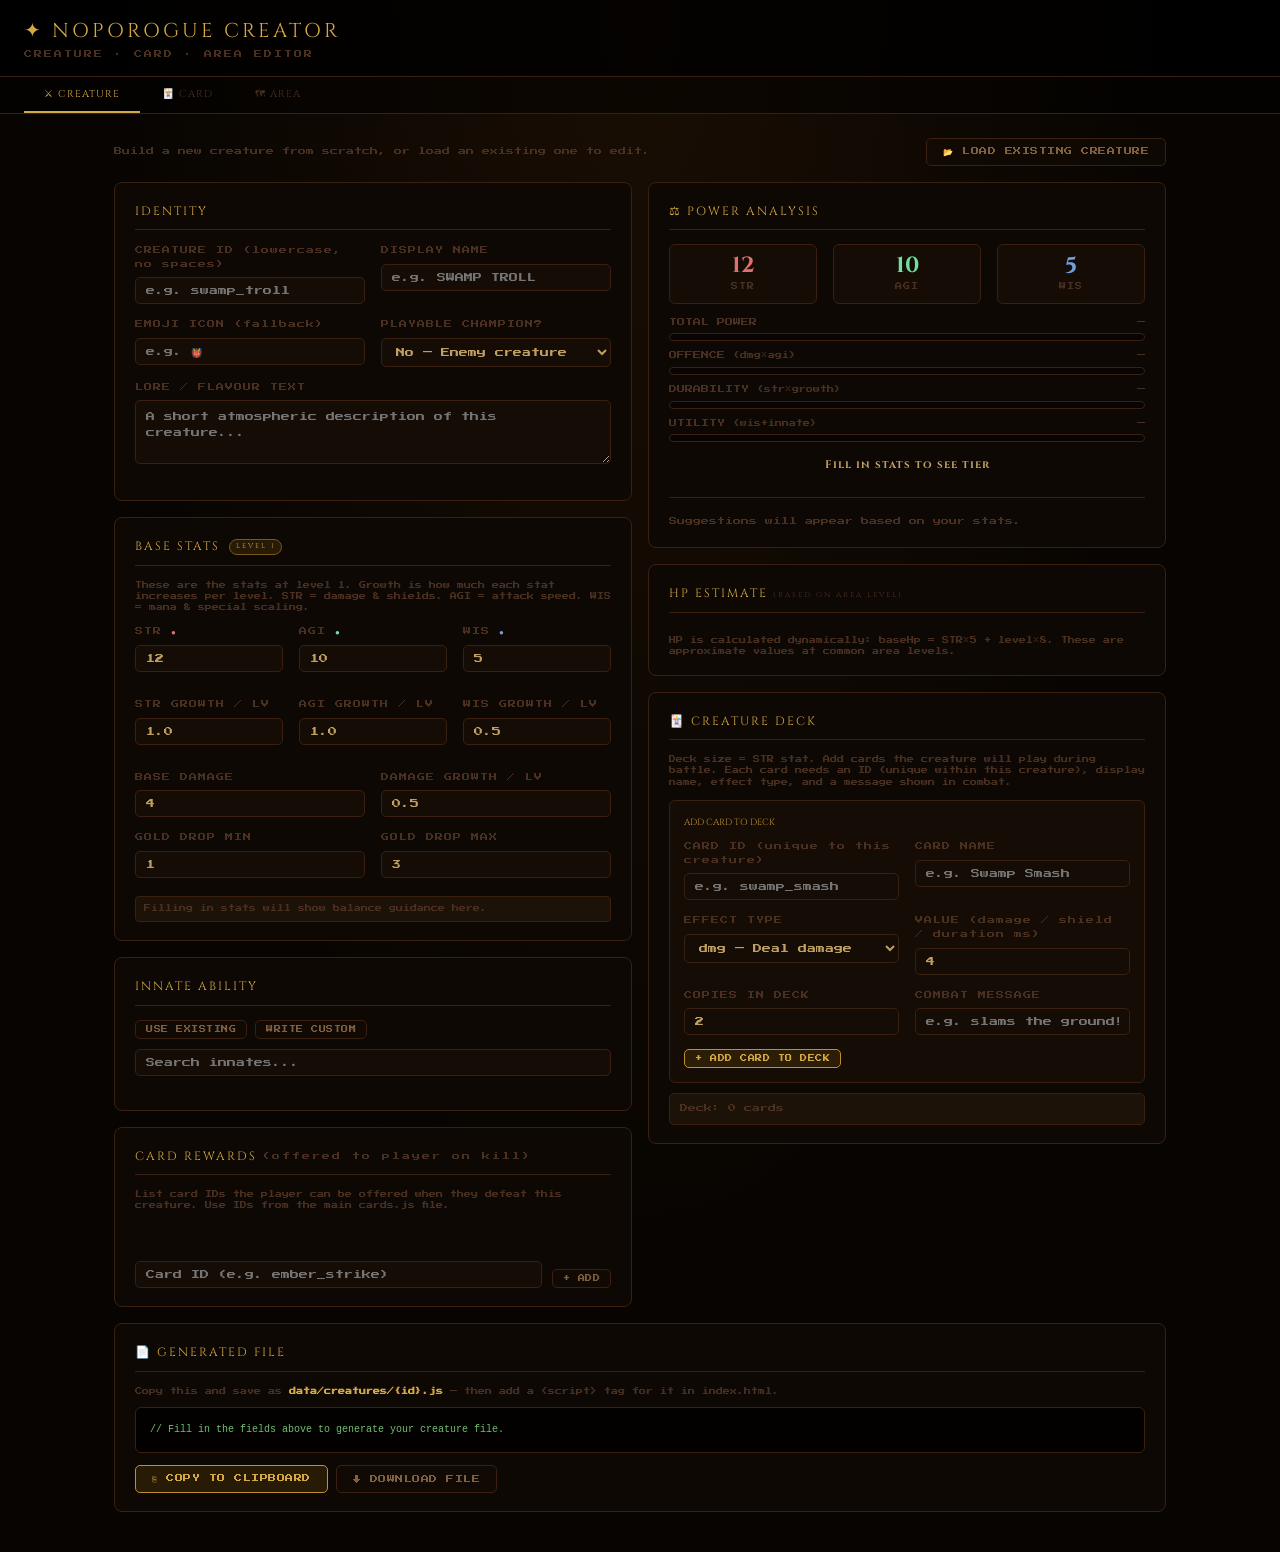
==== commit fc486757: "Latest-Update Updated" ====
--- a/creator.html
+++ b/creator.html
@@ -648,6 +648,7 @@
             <button class="btn btn-dim btn-sm" onclick="filterMechanics('buff')"       id="mf-buff">BUFFS</button>
             <button class="btn btn-dim btn-sm" onclick="filterMechanics('utility')"    id="mf-utility">UTILITY</button>
             <button class="btn btn-dim btn-sm" onclick="filterMechanics('escalation')" id="mf-escalation">ESCALATION</button>
+            <button class="btn btn-dim btn-sm" onclick="filterMechanics('sorcery')"    id="mf-sorcery">SORCERY</button>
           </div>
           <div id="mechanic-picker" style="display:grid;grid-template-columns:repeat(auto-fill,minmax(195px,1fr));gap:6px;max-height:280px;overflow-y:auto;scrollbar-width:thin;scrollbar-color:var(--border) transparent;"></div>
         </div>
@@ -1061,7 +1062,7 @@
     ]},
   { id:'escalation',
     icon:'📈', name:'ESCALATION',
-    hint:'Gets permanently better the more it\'s played.',
+    hint:'Gets permanently better the more it's played.',
     desc:'Cards that mutate the run the more you use them. Rewards building around a single card.',
     suggestedCats:['escalation','utility'],
     archetypes:[
@@ -1104,6 +1105,7 @@
     var cat = def.cat;
     if(id.startsWith('dmg_if_') || id.startsWith('bonus_if_') || id === 'mana_if_debuffed' || id === 'dmg_first_card') cat = 'conditional';
     if(id === 'draw_speed_permanent' || id === 'dmg_scaling_played') cat = 'escalation';
+    if(id === 'sorcery') cat = 'sorcery';
     return Object.assign({}, def, {id, _cat: cat});
   }).filter(function(d){
     if(!filterCat || filterCat === 'all') return true;
@@ -1201,7 +1203,7 @@
 
 function filterMechanics(cat) {
   _mechFilterMode = cat;
-  ['all','damage','conditional','debuff','buff','utility','escalation'].forEach(c => {
+  ['all','damage','conditional','debuff','buff','utility','escalation','sorcery'].forEach(c => {
     const btn = document.getElementById('mf-'+c);
     if(btn){ btn.style.borderColor = c===cat?'var(--gold2)':''; btn.style.color = c===cat?'var(--gold)':''; }
   });
@@ -1412,7 +1414,7 @@
     if(echoOn && !echoMechanics.length) notes.push('⚠ Echo is enabled but has no mechanics — add at least one in section ④.');
     if(echoOn && echoMechanics.length) notes.push('✓ Echo active — this card works both when played and when discarded.');
     const hasConditional = cardMechanics.some(m => m.id.startsWith('dmg_if_'));
-    if(hasConditional && role && role.id==='payoff') notes.push('💡 Payoff card — make sure there\'s a Setup card in the same deck that creates the required condition.');
+    if(hasConditional && role && role.id==='payoff') notes.push('💡 Payoff card — make sure there's a Setup card in the same deck that creates the required condition.');
     if(cardMechanics.some(m=>m.id==='dmg_scaling_played')) notes.push('💡 Scaling card — put multiple copies in the deck to maximise stacks.');
     if(cardMechanics.length>3) notes.push('⚠ 4+ mechanics — complex card, consider splitting into two.');
     if(notes.length===1) notes.push('✓ Looks balanced for its role.');
@@ -1428,7 +1430,7 @@
       const pairs = Object.entries(m.vals).map(([k,v]) => {
         return typeof v==='string' && isNaN(v) ? k+":'"+v+"'" : k+':'+v;
       });
-      return '{type:'+m.id+''+( pairs.length?', '+pairs.join(', '):'')+'}';
+      return '{type:''+m.id+'''+( pairs.length?', '+pairs.join(', '):'')+'}';
     }).join(', ');
   }
 
